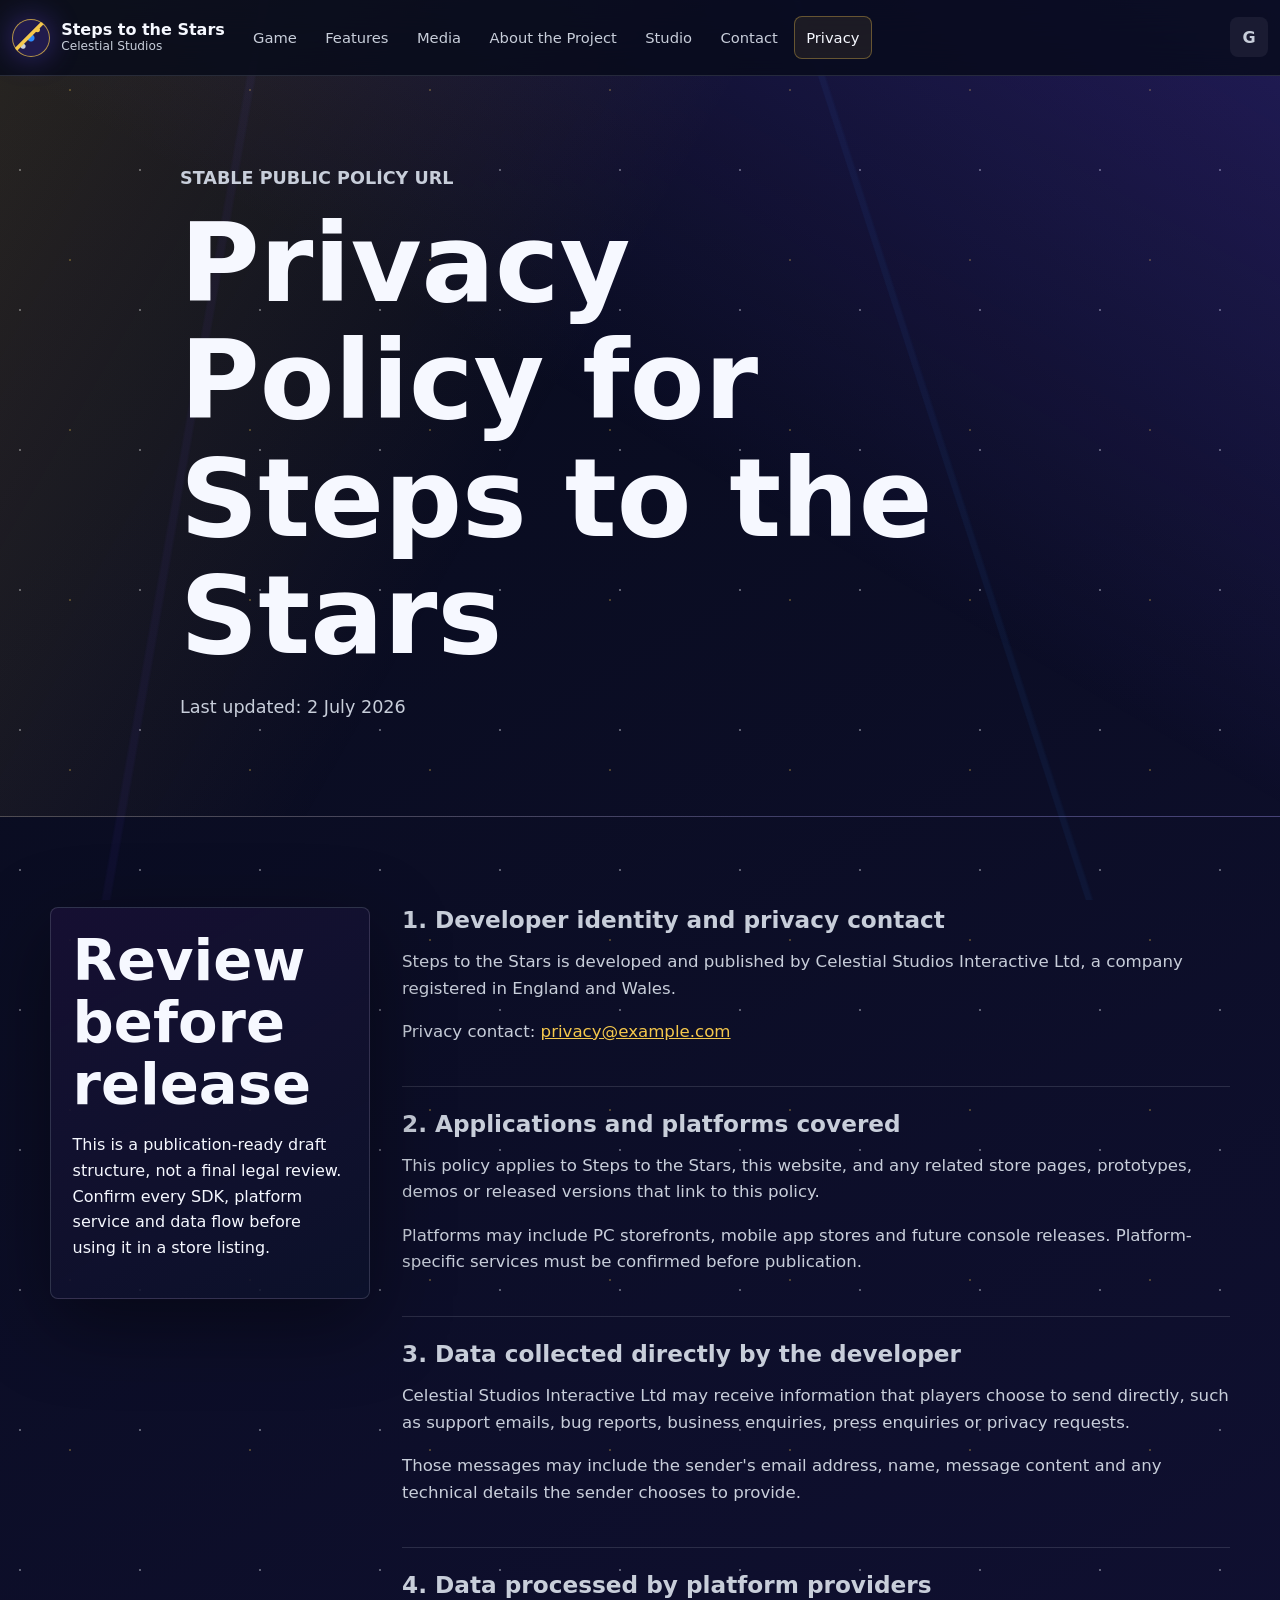
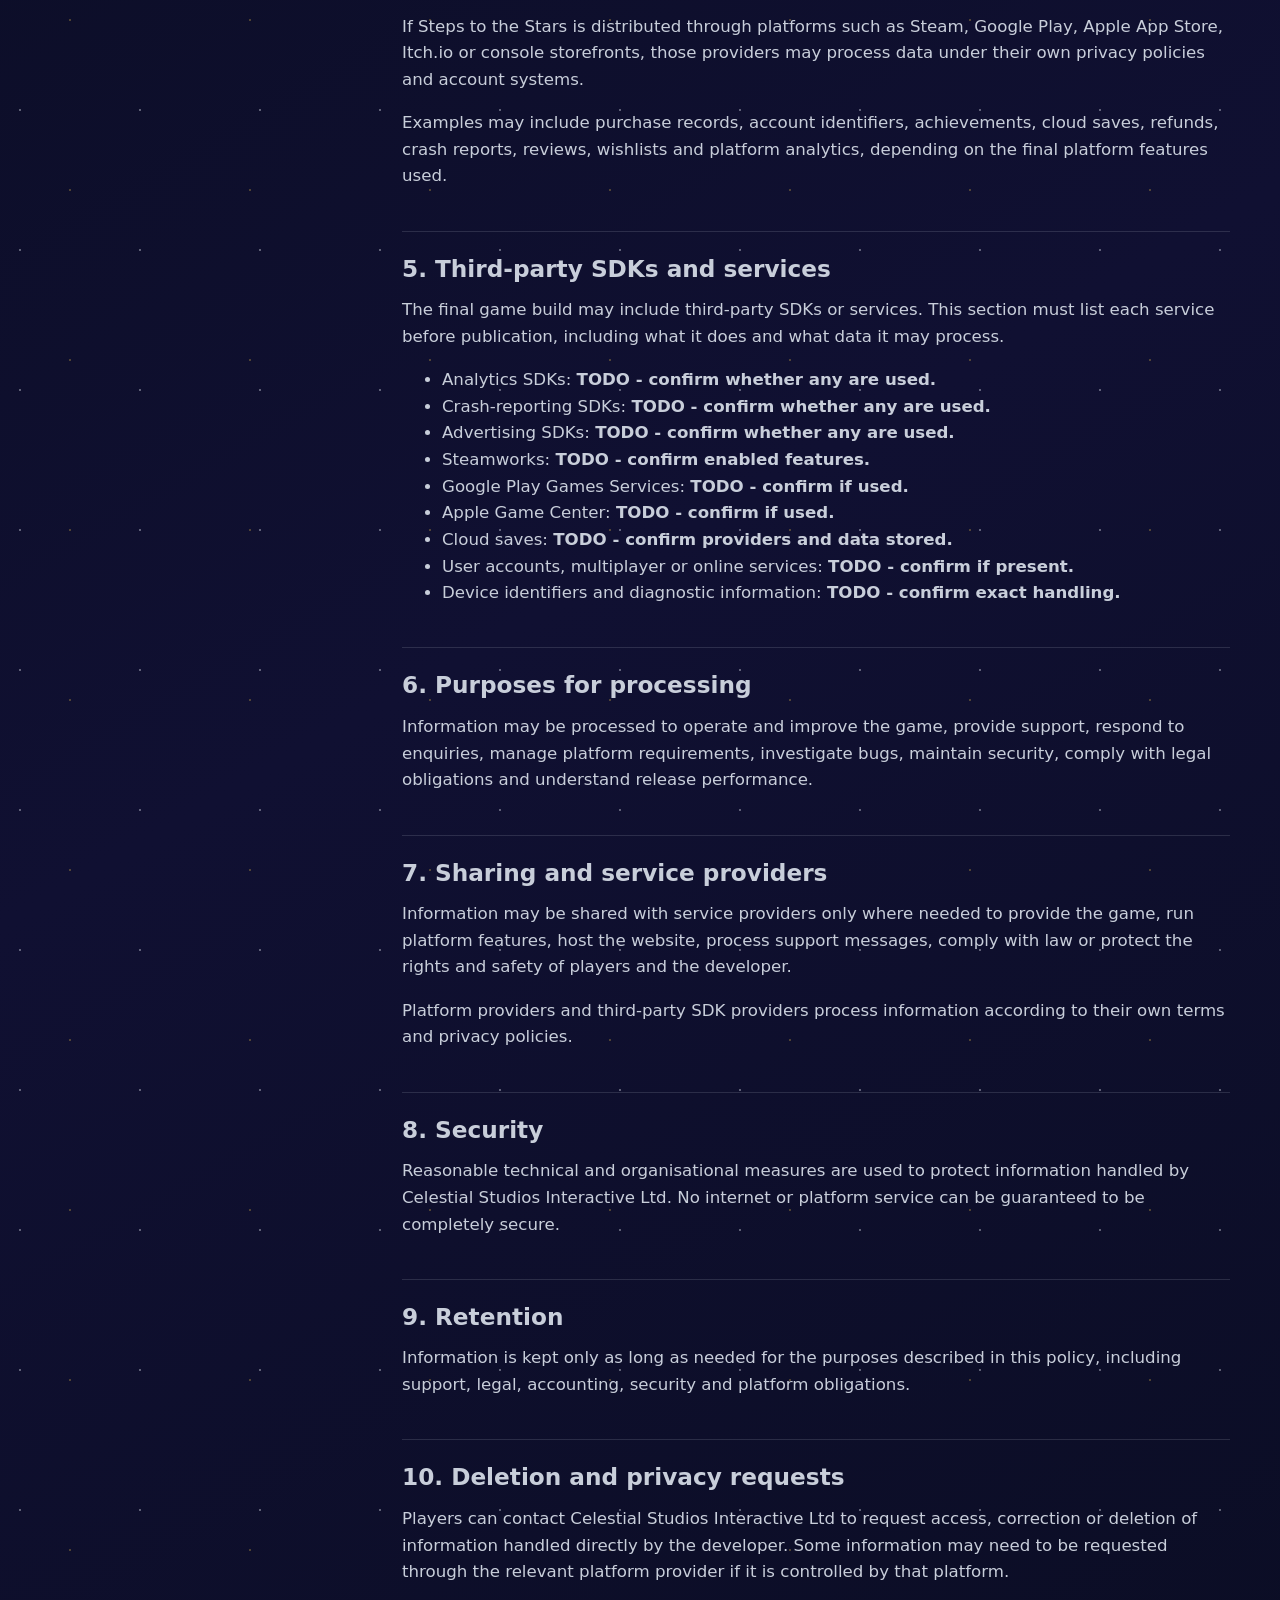
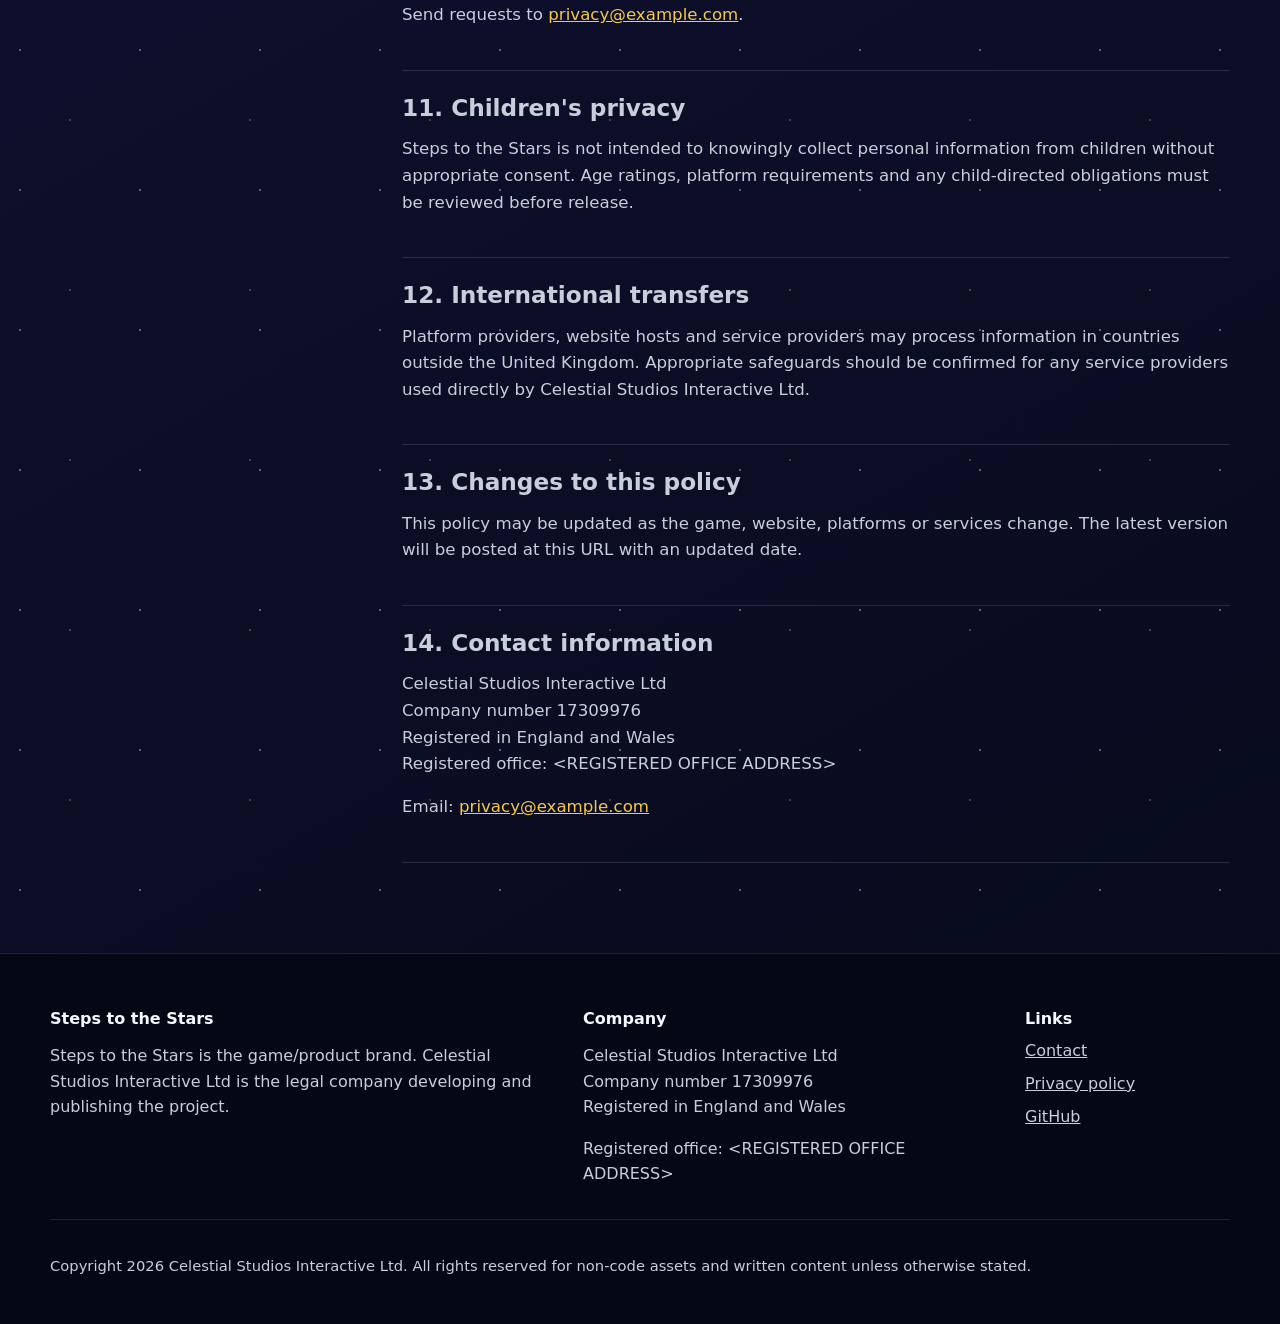
==== privacy/index.html @ 43cec5a1 "Build Steps to the Stars website" ====
<!doctype html>
<html lang="en-GB">
<head>
  <meta charset="utf-8">
  <meta name="viewport" content="width=device-width, initial-scale=1">
  <title>Privacy Policy | Steps to the Stars</title>
  <meta name="description" content="Privacy policy for Steps to the Stars by Celestial Studios Interactive Ltd.">
  <meta name="theme-color" content="#070B1A">
  <link rel="canonical" href="https://steps-to-the-stars.co.uk/privacy/">
  <meta property="og:title" content="Privacy Policy for Steps to the Stars">
  <meta property="og:description" content="Privacy information for Steps to the Stars and its platform releases.">
  <meta property="og:type" content="website">
  <meta property="og:url" content="https://steps-to-the-stars.co.uk/privacy/">
  <meta property="og:image" content="https://steps-to-the-stars.co.uk/media/hero-steps-to-the-stars.png">
  <meta name="twitter:card" content="summary_large_image">
  <link rel="stylesheet" href="../css/site.css">
</head>
<body data-page="privacy" data-site-root="../">
  <a class="skip-link" href="#main">Skip to content</a>
  <div data-component="navbar"></div>

  <main id="main">
    <!-- IMPORTANT: This policy must be reviewed against the final game build, all platform integrations and every third-party SDK before publication in Google Play Console, App Store Connect, Steam or any other platform dashboard. -->
    <section class="page-hero page-hero--privacy" aria-labelledby="privacy-title">
      <div class="section-inner page-hero__inner">
        <p class="eyebrow">Stable public policy URL</p>
        <h1 id="privacy-title">Privacy Policy for Steps to the Stars</h1>
        <p>Last updated: <time datetime="2026-07-02">2 July 2026</time></p>
      </div>
    </section>

    <section class="section">
      <div class="section-inner policy-layout">
        <aside class="policy-note" aria-label="Policy review note">
          <h2>Review before release</h2>
          <p>This is a publication-ready draft structure, not a final legal review. Confirm every SDK, platform service and data flow before using it in a store listing.</p>
        </aside>

        <article class="policy-content">
          <section aria-labelledby="developer-identity">
            <h2 id="developer-identity">1. Developer identity and privacy contact</h2>
            <p>Steps to the Stars is developed and published by Celestial Studios Interactive Ltd, a company registered in England and Wales.</p>
            <p>Privacy contact: <a href="mailto:privacy@example.com">privacy@example.com</a></p>
            <!-- TODO: Replace privacy@example.com with the final monitored privacy email address. -->
          </section>

          <section aria-labelledby="scope">
            <h2 id="scope">2. Applications and platforms covered</h2>
            <p>This policy applies to Steps to the Stars, this website, and any related store pages, prototypes, demos or released versions that link to this policy.</p>
            <p>Platforms may include PC storefronts, mobile app stores and future console releases. Platform-specific services must be confirmed before publication.</p>
            <!-- TODO: Confirm exact platforms, package names, bundle IDs and store URLs. -->
          </section>

          <section aria-labelledby="direct-data">
            <h2 id="direct-data">3. Data collected directly by the developer</h2>
            <p>Celestial Studios Interactive Ltd may receive information that players choose to send directly, such as support emails, bug reports, business enquiries, press enquiries or privacy requests.</p>
            <p>Those messages may include the sender's email address, name, message content and any technical details the sender chooses to provide.</p>
            <!-- TODO: Confirm whether the game itself collects account data, save data, diagnostics, gameplay telemetry or device identifiers directly. -->
          </section>

          <section aria-labelledby="platform-data">
            <h2 id="platform-data">4. Data processed by platform providers</h2>
            <p>If Steps to the Stars is distributed through platforms such as Steam, Google Play, Apple App Store, Itch.io or console storefronts, those providers may process data under their own privacy policies and account systems.</p>
            <p>Examples may include purchase records, account identifiers, achievements, cloud saves, refunds, crash reports, reviews, wishlists and platform analytics, depending on the final platform features used.</p>
            <!-- TODO: Confirm Steamworks, Google Play Games Services, Apple Game Center, console services, cloud saves and achievements before launch. -->
          </section>

          <section aria-labelledby="third-party">
            <h2 id="third-party">5. Third-party SDKs and services</h2>
            <p>The final game build may include third-party SDKs or services. This section must list each service before publication, including what it does and what data it may process.</p>
            <ul>
              <li>Analytics SDKs: <strong>TODO - confirm whether any are used.</strong></li>
              <li>Crash-reporting SDKs: <strong>TODO - confirm whether any are used.</strong></li>
              <li>Advertising SDKs: <strong>TODO - confirm whether any are used.</strong></li>
              <li>Steamworks: <strong>TODO - confirm enabled features.</strong></li>
              <li>Google Play Games Services: <strong>TODO - confirm if used.</strong></li>
              <li>Apple Game Center: <strong>TODO - confirm if used.</strong></li>
              <li>Cloud saves: <strong>TODO - confirm providers and data stored.</strong></li>
              <li>User accounts, multiplayer or online services: <strong>TODO - confirm if present.</strong></li>
              <li>Device identifiers and diagnostic information: <strong>TODO - confirm exact handling.</strong></li>
            </ul>
          </section>

          <section aria-labelledby="purposes">
            <h2 id="purposes">6. Purposes for processing</h2>
            <p>Information may be processed to operate and improve the game, provide support, respond to enquiries, manage platform requirements, investigate bugs, maintain security, comply with legal obligations and understand release performance.</p>
            <!-- TODO: Match this list to final actual data collection and platform services. -->
          </section>

          <section aria-labelledby="sharing">
            <h2 id="sharing">7. Sharing and service providers</h2>
            <p>Information may be shared with service providers only where needed to provide the game, run platform features, host the website, process support messages, comply with law or protect the rights and safety of players and the developer.</p>
            <p>Platform providers and third-party SDK providers process information according to their own terms and privacy policies.</p>
          </section>

          <section aria-labelledby="security">
            <h2 id="security">8. Security</h2>
            <p>Reasonable technical and organisational measures are used to protect information handled by Celestial Studios Interactive Ltd. No internet or platform service can be guaranteed to be completely secure.</p>
          </section>

          <section aria-labelledby="retention">
            <h2 id="retention">9. Retention</h2>
            <p>Information is kept only as long as needed for the purposes described in this policy, including support, legal, accounting, security and platform obligations.</p>
            <!-- TODO: Add concrete retention periods if the final systems require them. -->
          </section>

          <section aria-labelledby="deletion">
            <h2 id="deletion">10. Deletion and privacy requests</h2>
            <p>Players can contact Celestial Studios Interactive Ltd to request access, correction or deletion of information handled directly by the developer. Some information may need to be requested through the relevant platform provider if it is controlled by that platform.</p>
            <p>Send requests to <a href="mailto:privacy@example.com">privacy@example.com</a>.</p>
            <!-- TODO: Replace with final privacy contact and add jurisdiction-specific rights wording if needed. -->
          </section>

          <section aria-labelledby="children">
            <h2 id="children">11. Children's privacy</h2>
            <p>Steps to the Stars is not intended to knowingly collect personal information from children without appropriate consent. Age ratings, platform requirements and any child-directed obligations must be reviewed before release.</p>
            <!-- TODO: Confirm target age rating, store rating questionnaires and whether the game is directed to children. -->
          </section>

          <section aria-labelledby="transfers">
            <h2 id="transfers">12. International transfers</h2>
            <p>Platform providers, website hosts and service providers may process information in countries outside the United Kingdom. Appropriate safeguards should be confirmed for any service providers used directly by Celestial Studios Interactive Ltd.</p>
          </section>

          <section aria-labelledby="changes">
            <h2 id="changes">13. Changes to this policy</h2>
            <p>This policy may be updated as the game, website, platforms or services change. The latest version will be posted at this URL with an updated date.</p>
          </section>

          <section aria-labelledby="contact-policy">
            <h2 id="contact-policy">14. Contact information</h2>
            <p>Celestial Studios Interactive Ltd<br>Company number 17309976<br>Registered in England and Wales<br>Registered office: &lt;REGISTERED OFFICE ADDRESS&gt;</p>
            <p>Email: <a href="mailto:privacy@example.com">privacy@example.com</a></p>
            <!-- TODO: Insert final registered office address and monitored privacy email. -->
          </section>
        </article>
      </div>
    </section>
  </main>

  <div data-component="footer"></div>
  <script src="../js/navbar-loader.js" defer></script>
  <script src="../js/site.js" defer></script>
</body>
</html>
---- css/site.css ----
:root {
  --space: #070B1A;
  --indigo: #171033;
  --purple: #6C4BFF;
  --blue: #2D8CFF;
  --gold: #F5C84C;
  --silver: #C8CEDA;
  --white: #F6F8FF;
  --muted: #AAB4CE;
  --panel: rgba(14, 20, 45, 0.82);
  --panel-strong: rgba(21, 16, 51, 0.94);
  --line: rgba(200, 206, 218, 0.22);
  --shadow: 0 24px 80px rgba(0, 0, 0, 0.42);
  --max-width: 1180px;
  --nav-height: 76px;
}

* {
  box-sizing: border-box;
}

html {
  scroll-behavior: smooth;
  scroll-padding-top: calc(var(--nav-height) + 24px);
}

body {
  margin: 0;
  min-width: 320px;
  background:
    radial-gradient(circle at 20px 30px, rgba(246, 248, 255, 0.35) 0 1px, transparent 1.4px) 0 0 / 120px 140px,
    radial-gradient(circle at 70px 90px, rgba(245, 200, 76, 0.28) 0 1px, transparent 1.5px) 0 0 / 180px 170px,
    linear-gradient(150deg, #070B1A 0%, #101032 48%, #070B1A 100%);
  color: var(--white);
  font-family: system-ui, -apple-system, BlinkMacSystemFont, "Segoe UI", sans-serif;
  line-height: 1.6;
  overflow-x: hidden;
}

body::before {
  content: "";
  position: fixed;
  inset: 0;
  pointer-events: none;
  background:
    linear-gradient(100deg, transparent 0 18%, rgba(108, 75, 255, 0.08) 18.2% 18.6%, transparent 18.8% 100%),
    linear-gradient(72deg, transparent 0 69%, rgba(45, 140, 255, 0.09) 69.1% 69.4%, transparent 69.6% 100%);
  opacity: 0.75;
  z-index: -2;
}

img {
  max-width: 100%;
  display: block;
}

a {
  color: inherit;
}

a:hover {
  color: var(--gold);
}

:focus-visible {
  outline: 3px solid var(--gold);
  outline-offset: 4px;
}

.visually-hidden {
  position: absolute;
  width: 1px;
  height: 1px;
  padding: 0;
  margin: -1px;
  overflow: hidden;
  clip: rect(0, 0, 0, 0);
  white-space: nowrap;
  border: 0;
}

.skip-link {
  position: fixed;
  top: 12px;
  left: 12px;
  z-index: 1000;
  padding: 0.75rem 1rem;
  background: var(--gold);
  color: #161007;
  border-radius: 6px;
  font-weight: 800;
  transform: translateY(-140%);
}

.skip-link:focus {
  transform: translateY(0);
}

.section-inner {
  width: min(100% - 32px, var(--max-width));
  margin: 0 auto;
}

.site-header {
  position: fixed;
  inset: 0 0 auto;
  z-index: 900;
  height: var(--nav-height);
  border-bottom: 1px solid rgba(200, 206, 218, 0.15);
  background: rgba(7, 11, 26, 0.8);
  backdrop-filter: blur(18px);
}

.nav-shell {
  width: min(100% - 24px, 1280px);
  height: 100%;
  margin: 0 auto;
  display: flex;
  align-items: center;
  gap: 1rem;
}

.brand {
  display: inline-flex;
  align-items: center;
  gap: 0.7rem;
  min-width: max-content;
  color: var(--white);
  text-decoration: none;
}

.brand:hover {
  color: var(--white);
}

.brand strong,
.footer-brand {
  display: block;
  font-size: 1rem;
  line-height: 1.1;
}

.brand small {
  display: block;
  color: var(--silver);
  font-size: 0.76rem;
  line-height: 1.2;
}

.brand-mark {
  width: 38px;
  height: 38px;
  border: 1px solid rgba(245, 200, 76, 0.7);
  border-radius: 50%;
  background:
    linear-gradient(135deg, transparent 41%, var(--gold) 42% 48%, transparent 49%),
    radial-gradient(circle at 50% 50%, var(--blue) 0 3px, transparent 4px),
    radial-gradient(circle at 68% 27%, var(--gold) 0 2px, transparent 3px),
    radial-gradient(circle at 28% 73%, var(--silver) 0 2px, transparent 3px),
    rgba(108, 75, 255, 0.22);
  box-shadow: 0 0 30px rgba(108, 75, 255, 0.42);
}

.nav-panel {
  flex: 1;
  display: flex;
  align-items: center;
  justify-content: space-between;
  gap: 1rem;
}

.nav-links,
.footer-links {
  list-style: none;
  padding: 0;
  margin: 0;
}

.nav-links {
  display: flex;
  align-items: center;
  gap: 0.25rem;
}

.nav-links a,
.social-link {
  display: inline-flex;
  align-items: center;
  justify-content: center;
  min-height: 40px;
  color: var(--silver);
  text-decoration: none;
  border: 1px solid transparent;
  border-radius: 8px;
}

.nav-links a {
  padding: 0.55rem 0.7rem;
  font-size: 0.92rem;
}

.nav-links a:hover,
.nav-links a[aria-current="page"] {
  color: var(--white);
  border-color: rgba(245, 200, 76, 0.34);
  background: rgba(245, 200, 76, 0.08);
}

.social-links {
  display: flex;
  align-items: center;
  gap: 0.45rem;
}

.social-link {
  width: 38px;
  font-weight: 800;
  background: rgba(200, 206, 218, 0.08);
}

.social-link:hover {
  color: #161007;
  background: var(--gold);
}

.nav-toggle {
  display: none;
  margin-left: auto;
  width: 44px;
  height: 44px;
  border: 1px solid rgba(200, 206, 218, 0.22);
  border-radius: 8px;
  background: rgba(200, 206, 218, 0.08);
  color: var(--white);
}

.nav-toggle__bar {
  display: block;
  width: 20px;
  height: 2px;
  margin: 4px auto;
  background: currentColor;
}

.hero {
  position: relative;
  min-height: 86svh;
  display: grid;
  align-items: center;
  padding: calc(var(--nav-height) + 48px) 0 70px;
  overflow: hidden;
  border-bottom: 1px solid var(--line);
}

.hero__image,
.hero__shade {
  position: absolute;
  inset: 0;
  width: 100%;
  height: 100%;
}

.hero__image {
  object-fit: cover;
  object-position: center;
  z-index: -3;
}

.hero__shade {
  z-index: -1;
  background:
    linear-gradient(90deg, rgba(7, 11, 26, 0.95) 0%, rgba(7, 11, 26, 0.68) 44%, rgba(7, 11, 26, 0.16) 100%),
    linear-gradient(0deg, rgba(7, 11, 26, 0.76), transparent 46%);
}

.hero__content {
  width: min(100% - 32px, var(--max-width));
  margin: 0 auto;
}

.eyebrow,
.section-kicker,
.update-date {
  margin: 0 0 0.8rem;
  color: var(--gold);
  font-weight: 800;
  text-transform: uppercase;
  font-size: 0.8rem;
}

h1,
h2,
h3,
p {
  overflow-wrap: anywhere;
}

h1,
h2,
h3 {
  margin: 0;
  line-height: 1.08;
}

h1 {
  max-width: 760px;
  font-size: clamp(3rem, 9vw, 6.8rem);
}

h2 {
  font-size: clamp(2rem, 4.6vw, 3.6rem);
}

h3 {
  font-size: 1.22rem;
}

.hero__tagline {
  max-width: 660px;
  margin: 1.4rem 0 0;
  color: var(--silver);
  font-size: 1.18rem;
}

.action-row {
  display: flex;
  flex-wrap: wrap;
  gap: 0.85rem;
  margin-top: 1.8rem;
}

.button {
  display: inline-flex;
  align-items: center;
  justify-content: center;
  min-height: 48px;
  padding: 0.82rem 1.1rem;
  border: 1px solid transparent;
  border-radius: 8px;
  text-decoration: none;
  font-weight: 850;
  box-shadow: 0 14px 36px rgba(0, 0, 0, 0.24);
}

.button--primary {
  color: #151006;
  background: linear-gradient(135deg, var(--gold), #ffe889);
}

.button--secondary {
  color: var(--white);
  border-color: rgba(200, 206, 218, 0.3);
  background: linear-gradient(135deg, rgba(108, 75, 255, 0.88), rgba(45, 140, 255, 0.72));
}

.button:hover {
  transform: translateY(-2px);
}

.status-pill {
  display: inline-flex;
  margin: 1.1rem 0 0;
  padding: 0.45rem 0.7rem;
  border: 1px solid rgba(200, 206, 218, 0.28);
  border-radius: 999px;
  color: var(--silver);
  background: rgba(7, 11, 26, 0.64);
}

.section {
  padding: 90px 0;
  border-bottom: 1px solid rgba(200, 206, 218, 0.11);
}

.section--intro {
  background: linear-gradient(90deg, rgba(108, 75, 255, 0.1), rgba(45, 140, 255, 0.08));
}

.intro-grid,
.split-layout,
.contact-grid,
.final-cta__inner {
  display: grid;
  grid-template-columns: minmax(0, 0.9fr) minmax(280px, 1.1fr);
  gap: clamp(2rem, 6vw, 5rem);
  align-items: start;
}

.intro-copy,
.prose,
.policy-content {
  color: var(--silver);
  font-size: 1.04rem;
}

.section-heading {
  max-width: 760px;
  margin-bottom: 2.2rem;
}

.section-heading p:not(.section-kicker) {
  color: var(--silver);
}

.feature-grid,
.value-grid,
.update-grid,
.team-list {
  display: grid;
  grid-template-columns: repeat(3, minmax(0, 1fr));
  gap: 1rem;
}

.feature-card,
.value-card,
.update-card,
.team-card,
.contact-panel,
.policy-note {
  position: relative;
  border: 1px solid rgba(200, 206, 218, 0.18);
  border-radius: 8px;
  background: linear-gradient(150deg, rgba(23, 16, 51, 0.94), rgba(12, 18, 43, 0.88));
  box-shadow: var(--shadow);
}

.feature-card,
.value-card,
.update-card,
.team-card {
  min-height: 220px;
  padding: 1.35rem;
  transform: translateY(16px);
  opacity: 0;
  transition: transform 420ms ease, opacity 420ms ease, border-color 220ms ease;
}

.feature-card.is-visible,
.value-card.is-visible,
.update-card.is-visible,
.team-card.is-visible,
.timeline li.is-visible,
.gallery-item.is-visible {
  transform: translateY(0);
  opacity: 1;
}

.feature-card--wide {
  grid-column: span 2;
}

.feature-card--accent {
  border-color: rgba(245, 200, 76, 0.45);
  background: linear-gradient(150deg, rgba(60, 42, 18, 0.72), rgba(20, 22, 46, 0.94));
}

.card-index {
  display: inline-flex;
  margin-bottom: 1.5rem;
  color: var(--gold);
  font-weight: 900;
}

.feature-card p,
.value-card p,
.update-card p,
.team-card p {
  color: var(--silver);
}

.media-grid {
  display: grid;
  grid-template-columns: minmax(280px, 0.9fr) minmax(0, 1.1fr);
  gap: 1.2rem;
}

.trailer-frame {
  min-height: 320px;
  display: grid;
  place-items: center;
  padding: 2rem;
  border: 1px dashed rgba(245, 200, 76, 0.48);
  border-radius: 8px;
  background:
    linear-gradient(135deg, rgba(108, 75, 255, 0.22), rgba(45, 140, 255, 0.14)),
    rgba(7, 11, 26, 0.72);
  color: var(--silver);
}

.play-mark {
  width: 72px;
  height: 72px;
  border-radius: 50%;
  border: 1px solid rgba(245, 200, 76, 0.6);
  background:
    linear-gradient(90deg, transparent 33%, var(--gold) 34% 62%, transparent 63%),
    rgba(7, 11, 26, 0.8);
  box-shadow: 0 0 34px rgba(245, 200, 76, 0.24);
}

.gallery {
  grid-column: 1 / -1;
  display: grid;
  grid-template-columns: repeat(3, minmax(0, 1fr));
  gap: 1rem;
}

.gallery-item {
  position: relative;
  min-height: 260px;
  padding: 0;
  overflow: hidden;
  border: 1px solid rgba(200, 206, 218, 0.18);
  border-radius: 8px;
  background: var(--panel);
  color: var(--white);
  cursor: pointer;
  transform: translateY(16px);
  opacity: 0;
  transition: transform 420ms ease, opacity 420ms ease, border-color 220ms ease;
}

.gallery-item img {
  width: 100%;
  height: 100%;
  min-height: 260px;
  object-fit: cover;
}

.gallery-item--shift img {
  object-position: 62% center;
}

.gallery-item--silver img {
  object-position: 76% center;
  filter: saturate(0.78) contrast(1.08);
}

.gallery-item span {
  position: absolute;
  left: 0.8rem;
  right: 0.8rem;
  bottom: 0.8rem;
  padding: 0.55rem 0.7rem;
  border: 1px solid rgba(200, 206, 218, 0.22);
  border-radius: 6px;
  background: rgba(7, 11, 26, 0.82);
  text-align: left;
  font-weight: 800;
}

.gallery-item:hover {
  border-color: rgba(245, 200, 76, 0.54);
}

.timeline {
  position: relative;
  display: grid;
  grid-template-columns: repeat(3, minmax(0, 1fr));
  gap: 1rem;
  list-style: none;
  margin: 0;
  padding: 0;
}

.timeline::before {
  content: "";
  position: absolute;
  inset: 36px 8% auto;
  height: 1px;
  background: linear-gradient(90deg, transparent, rgba(45, 140, 255, 0.78), rgba(245, 200, 76, 0.7), transparent);
}

.timeline li {
  position: relative;
  min-height: 210px;
  padding: 1.25rem;
  border: 1px solid rgba(200, 206, 218, 0.18);
  border-radius: 8px;
  background: rgba(7, 11, 26, 0.72);
  opacity: 0;
  transform: translateY(16px);
  transition: transform 420ms ease, opacity 420ms ease;
}

.timeline-node {
  display: block;
  width: 18px;
  height: 18px;
  margin-bottom: 1rem;
  border-radius: 50%;
  background: var(--gold);
  box-shadow: 0 0 28px rgba(245, 200, 76, 0.62);
}

.timeline p {
  color: var(--silver);
}

.contact-panel,
.policy-note {
  padding: 1.35rem;
}

.contact-email {
  display: inline-flex;
  margin-bottom: 0.8rem;
  color: var(--gold);
  font-size: 1.35rem;
  font-weight: 900;
  overflow-wrap: anywhere;
}

.link-list {
  display: flex;
  flex-wrap: wrap;
  gap: 0.7rem;
  margin-top: 1.2rem;
}

.link-list a {
  padding: 0.55rem 0.75rem;
  border: 1px solid rgba(200, 206, 218, 0.24);
  border-radius: 8px;
  text-decoration: none;
  color: var(--silver);
}

.page-hero {
  padding: calc(var(--nav-height) + 88px) 0 78px;
  border-bottom: 1px solid var(--line);
  background:
    linear-gradient(120deg, rgba(108, 75, 255, 0.22), transparent 46%),
    linear-gradient(210deg, rgba(45, 140, 255, 0.18), transparent 48%);
}

.page-hero__inner {
  max-width: 920px;
}

.page-hero p {
  max-width: 760px;
  color: var(--silver);
  font-size: 1.1rem;
}

.page-hero--privacy {
  background:
    linear-gradient(120deg, rgba(245, 200, 76, 0.14), transparent 45%),
    linear-gradient(210deg, rgba(108, 75, 255, 0.24), transparent 52%);
}

.policy-layout {
  display: grid;
  grid-template-columns: minmax(240px, 320px) minmax(0, 1fr);
  gap: 2rem;
}

.policy-note {
  position: sticky;
  top: calc(var(--nav-height) + 24px);
  align-self: start;
}

.policy-content {
  display: grid;
  gap: 1.5rem;
}

.policy-content section {
  padding-bottom: 1.5rem;
  border-bottom: 1px solid rgba(200, 206, 218, 0.16);
}

.policy-content h2 {
  margin-bottom: 0.75rem;
  font-size: 1.45rem;
}

.policy-content a {
  color: var(--gold);
}

.final-cta {
  background: linear-gradient(90deg, rgba(108, 75, 255, 0.16), rgba(245, 200, 76, 0.08));
}

.site-footer {
  padding: 56px 0 32px;
  background: #050814;
  color: var(--silver);
}

.footer-grid {
  display: grid;
  grid-template-columns: minmax(0, 1.1fr) minmax(240px, 0.9fr) minmax(180px, 0.45fr);
  gap: 2rem;
}

.footer-brand {
  color: var(--white);
  font-weight: 900;
  text-decoration: none;
}

.site-footer h2 {
  margin-bottom: 0.7rem;
  color: var(--white);
  font-size: 1rem;
}

.site-footer address {
  font-style: normal;
}

.footer-links {
  display: grid;
  gap: 0.45rem;
}

.footer-bottom {
  margin-top: 2rem;
  padding-top: 1.2rem;
  border-top: 1px solid rgba(200, 206, 218, 0.12);
  font-size: 0.92rem;
}

.lightbox {
  width: min(100% - 32px, 980px);
  padding: 0;
  border: 1px solid rgba(245, 200, 76, 0.42);
  border-radius: 8px;
  background: #070B1A;
  color: var(--white);
  box-shadow: var(--shadow);
}

.lightbox::backdrop {
  background: rgba(0, 0, 0, 0.76);
}

.lightbox img {
  width: 100%;
  max-height: 76vh;
  object-fit: contain;
  background: #000;
}

.lightbox p {
  margin: 0;
  padding: 1rem;
  color: var(--silver);
}

.lightbox__close {
  position: absolute;
  top: 0.75rem;
  right: 0.75rem;
  z-index: 2;
  padding: 0.55rem 0.7rem;
  border: 1px solid rgba(200, 206, 218, 0.28);
  border-radius: 8px;
  background: rgba(7, 11, 26, 0.84);
  color: var(--white);
  cursor: pointer;
}

@media (max-width: 980px) {
  .nav-toggle {
    display: inline-block;
  }

  .nav-panel {
    position: fixed;
    top: var(--nav-height);
    left: 12px;
    right: 12px;
    display: grid;
    gap: 1rem;
    padding: 1rem;
    border: 1px solid rgba(200, 206, 218, 0.2);
    border-radius: 8px;
    background: rgba(7, 11, 26, 0.96);
    box-shadow: var(--shadow);
    transform: translateY(-14px);
    opacity: 0;
    pointer-events: none;
    transition: transform 200ms ease, opacity 200ms ease;
  }

  .site-header.is-open .nav-panel {
    transform: translateY(0);
    opacity: 1;
    pointer-events: auto;
  }

  .nav-links {
    display: grid;
    gap: 0.25rem;
  }

  .nav-links a {
    justify-content: flex-start;
  }

  .intro-grid,
  .split-layout,
  .contact-grid,
  .final-cta__inner,
  .media-grid,
  .policy-layout {
    grid-template-columns: 1fr;
  }

  .feature-grid,
  .value-grid,
  .update-grid,
  .team-list,
  .gallery,
  .timeline,
  .footer-grid {
    grid-template-columns: 1fr 1fr;
  }

  .policy-note {
    position: static;
  }
}

@media (max-width: 680px) {
  :root {
    --nav-height: 70px;
  }

  .section-inner {
    width: min(100% - 24px, var(--max-width));
  }

  .brand small {
    display: none;
  }

  .brand strong {
    max-width: 190px;
  }

  .hero {
    min-height: 82svh;
    padding-bottom: 48px;
  }

  .hero__shade {
    background:
      linear-gradient(90deg, rgba(7, 11, 26, 0.94), rgba(7, 11, 26, 0.72)),
      linear-gradient(0deg, rgba(7, 11, 26, 0.72), transparent 50%);
  }

  h1 {
    font-size: 3rem;
  }

  h2 {
    font-size: 2rem;
  }

  .section {
    padding: 64px 0;
  }

  .action-row,
  .button {
    width: 100%;
  }

  .feature-grid,
  .value-grid,
  .update-grid,
  .team-list,
  .gallery,
  .timeline,
  .footer-grid {
    grid-template-columns: 1fr;
  }

  .feature-card--wide {
    grid-column: auto;
  }

  .timeline::before {
    inset: 0 auto 0 28px;
    width: 1px;
    height: auto;
  }

  .contact-email {
    font-size: 1.08rem;
  }
}

@media (prefers-reduced-motion: reduce) {
  *,
  *::before,
  *::after {
    scroll-behavior: auto !important;
    transition-duration: 0.001ms !important;
    animation-duration: 0.001ms !important;
    animation-iteration-count: 1 !important;
  }
}
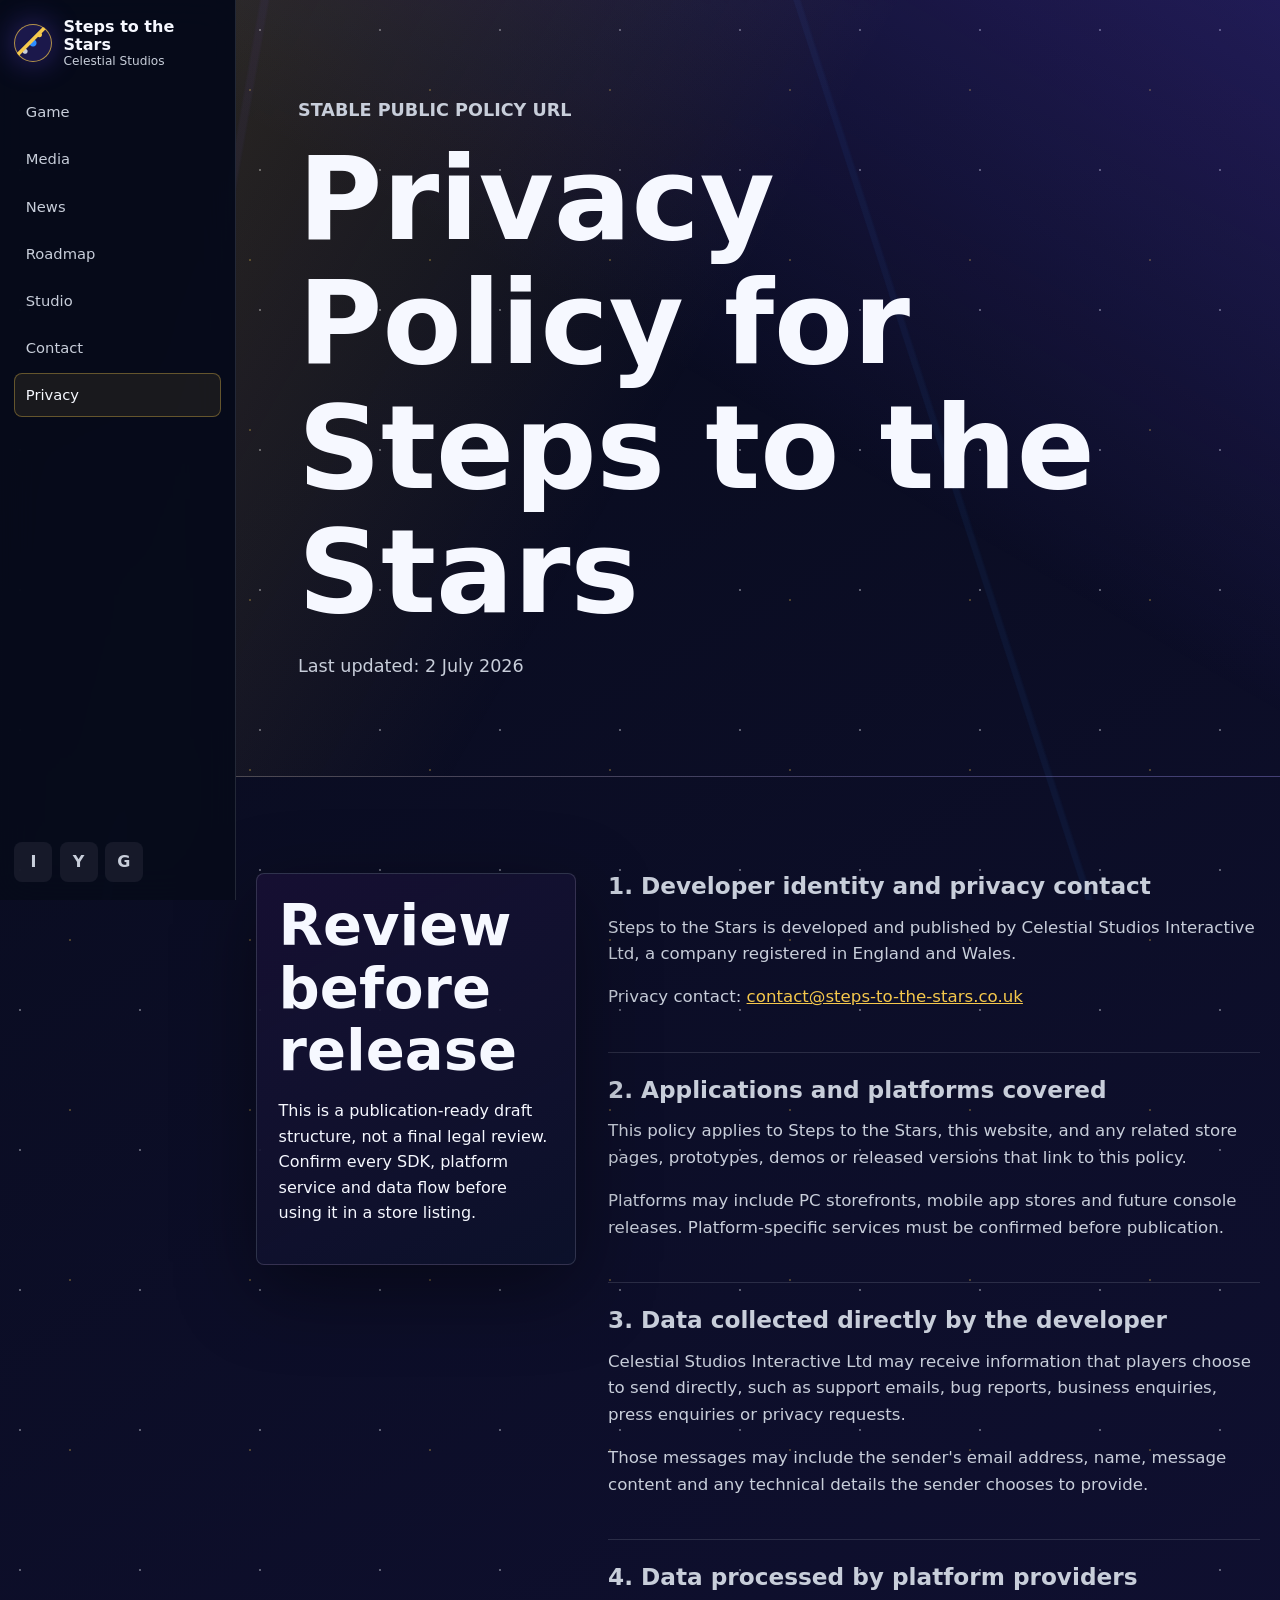
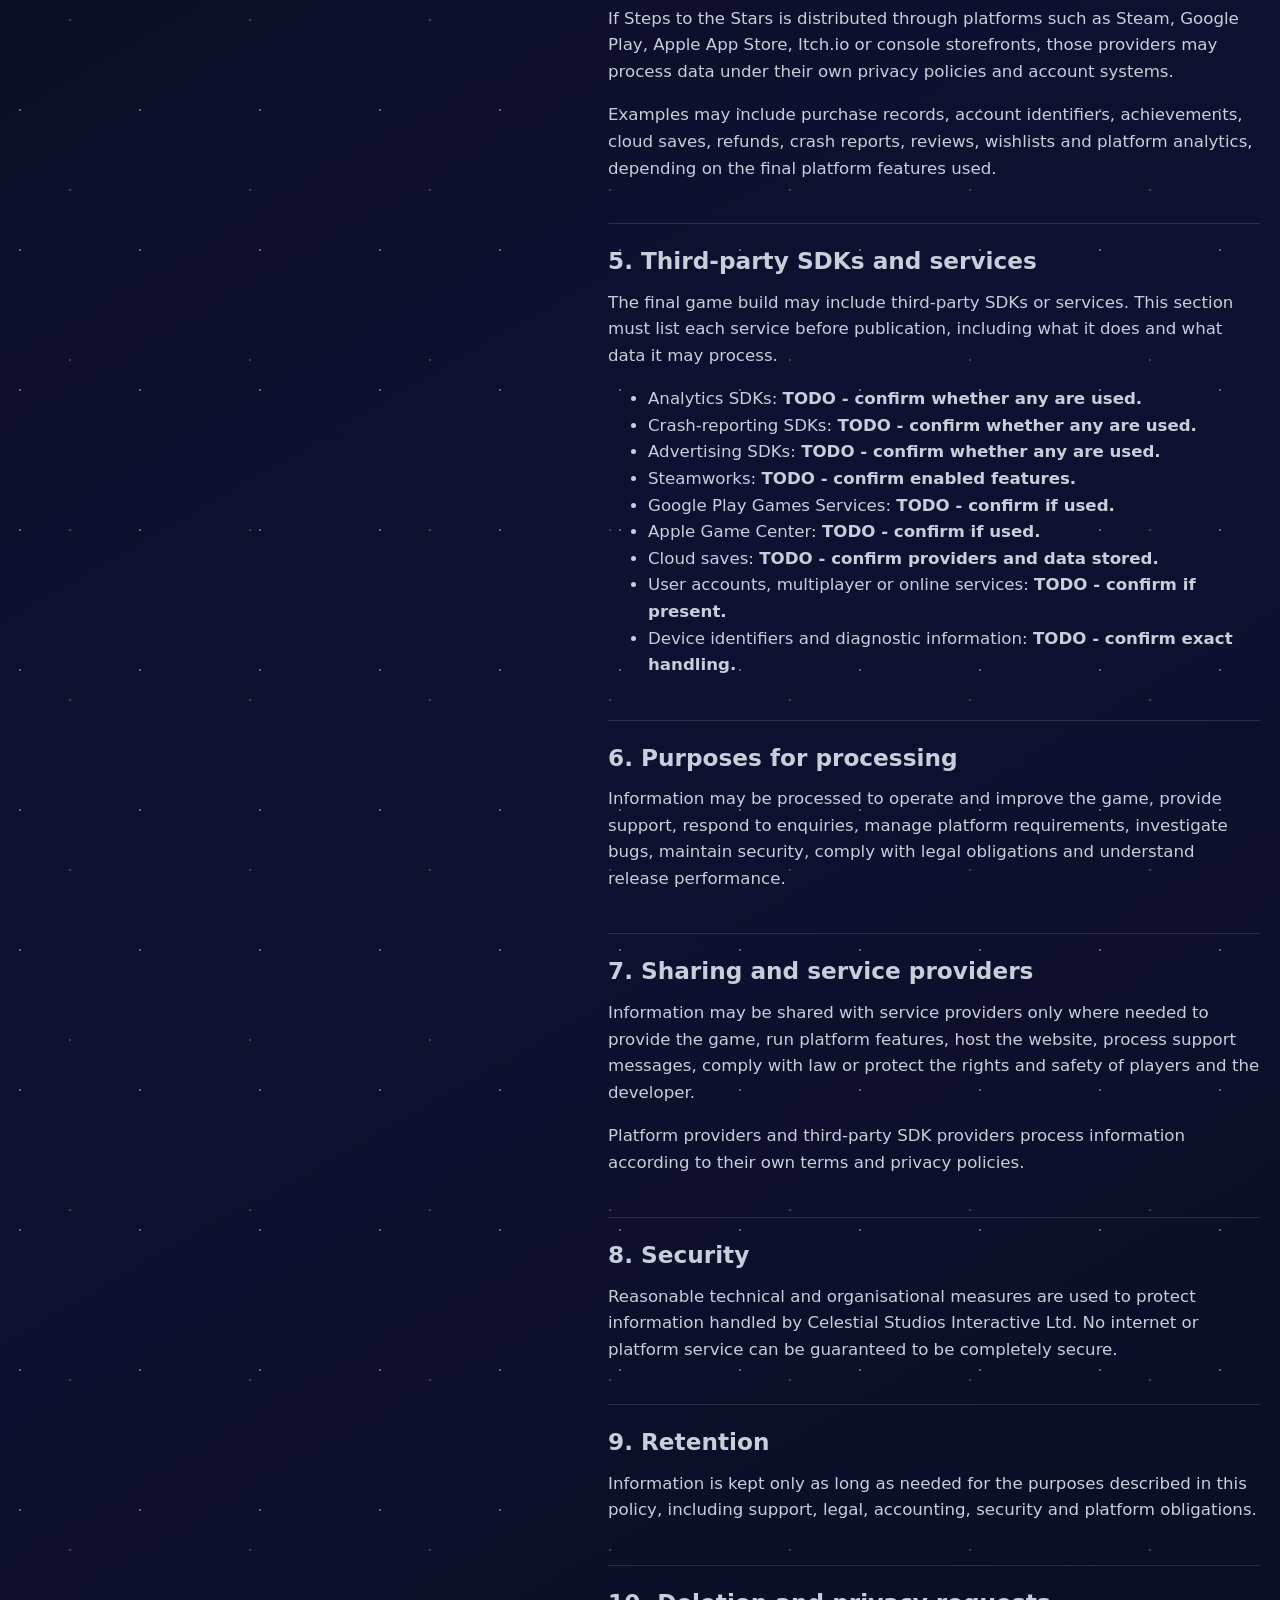
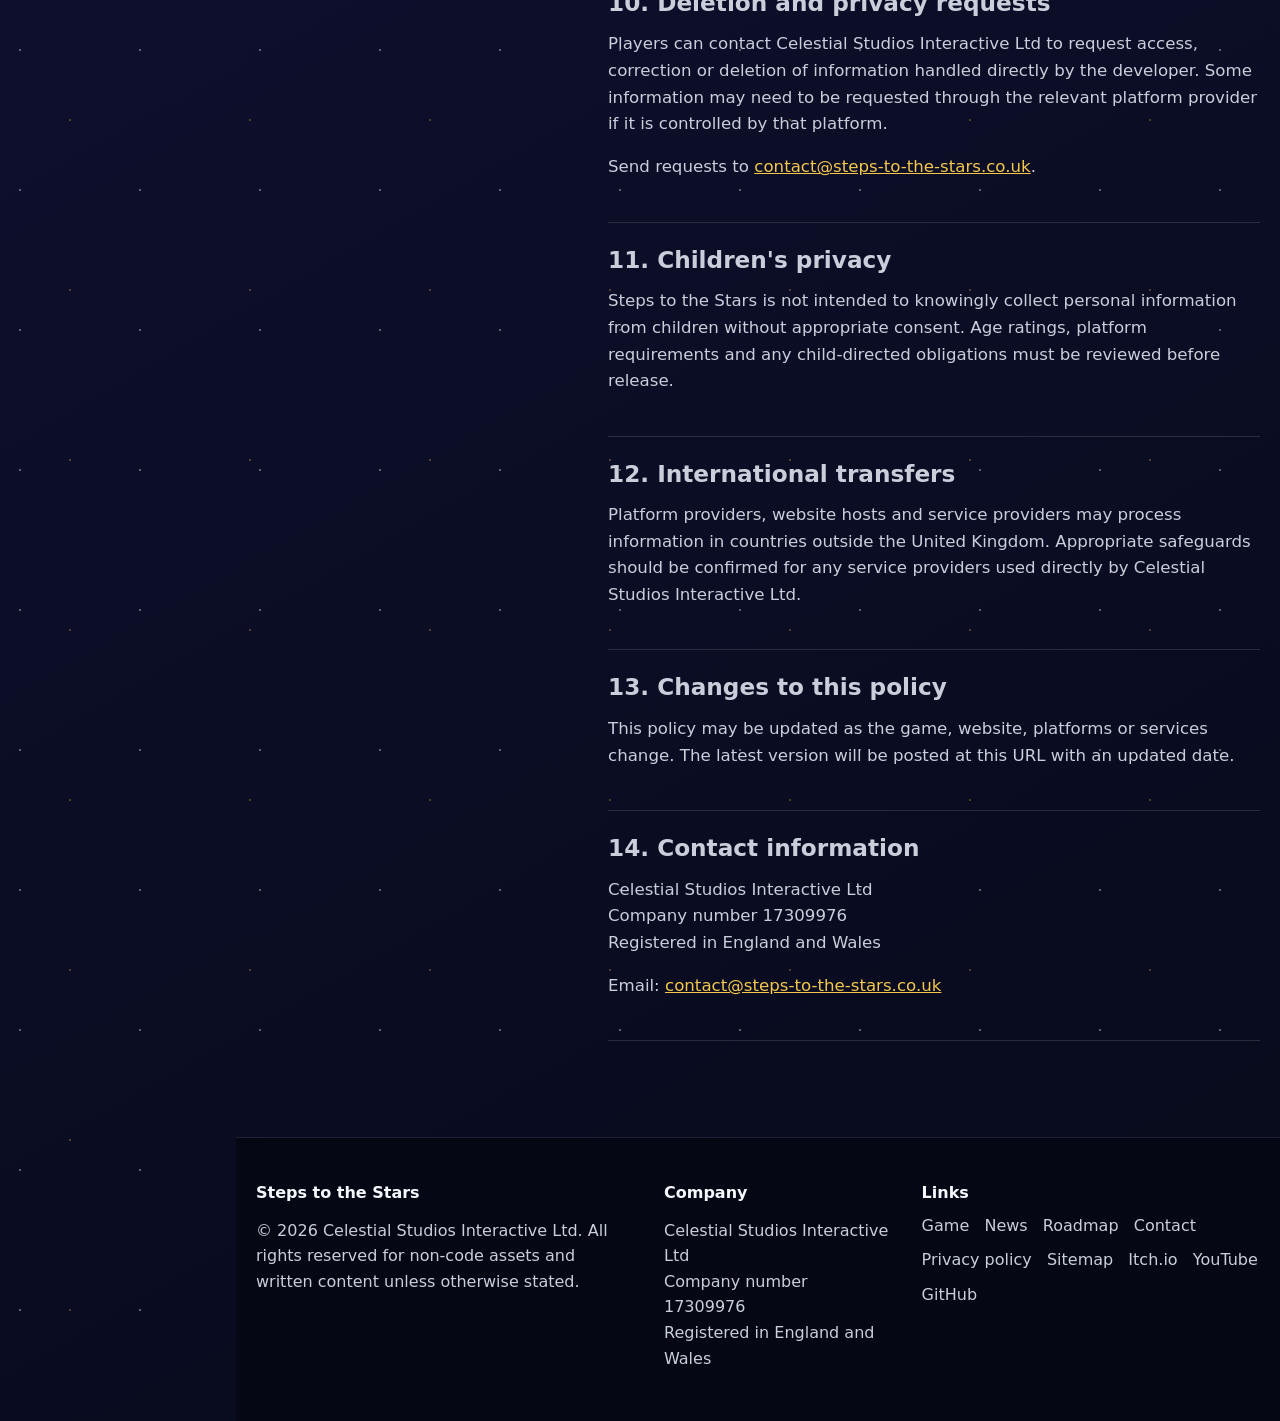
==== commit 0aa40291: "Redesign site sections and navigation" ====
--- a/privacy/index.html
+++ b/privacy/index.html
@@ -13,6 +13,8 @@
   <meta property="og:url" content="https://steps-to-the-stars.co.uk/privacy/">
   <meta property="og:image" content="https://steps-to-the-stars.co.uk/media/hero-steps-to-the-stars.png">
   <meta name="twitter:card" content="summary_large_image">
+  <link rel="icon" href="../favicon.ico" sizes="any">
+  <link rel="apple-touch-icon" href="../favicon.png">
   <link rel="stylesheet" href="../css/site.css">
 </head>
 <body data-page="privacy" data-site-root="../">
@@ -40,8 +42,7 @@
           <section aria-labelledby="developer-identity">
             <h2 id="developer-identity">1. Developer identity and privacy contact</h2>
             <p>Steps to the Stars is developed and published by Celestial Studios Interactive Ltd, a company registered in England and Wales.</p>
-            <p>Privacy contact: <a href="mailto:privacy@example.com">privacy@example.com</a></p>
-            <!-- TODO: Replace privacy@example.com with the final monitored privacy email address. -->
+            <p>Privacy contact: <a href="mailto:contact@steps-to-the-stars.co.uk">contact@steps-to-the-stars.co.uk</a></p>
           </section>
 
           <section aria-labelledby="scope">
@@ -107,8 +108,8 @@
           <section aria-labelledby="deletion">
             <h2 id="deletion">10. Deletion and privacy requests</h2>
             <p>Players can contact Celestial Studios Interactive Ltd to request access, correction or deletion of information handled directly by the developer. Some information may need to be requested through the relevant platform provider if it is controlled by that platform.</p>
-            <p>Send requests to <a href="mailto:privacy@example.com">privacy@example.com</a>.</p>
-            <!-- TODO: Replace with final privacy contact and add jurisdiction-specific rights wording if needed. -->
+            <p>Send requests to <a href="mailto:contact@steps-to-the-stars.co.uk">contact@steps-to-the-stars.co.uk</a>.</p>
+            <!-- TODO: Add jurisdiction-specific rights wording if needed. -->
           </section>
 
           <section aria-labelledby="children">
@@ -129,9 +130,8 @@
 
           <section aria-labelledby="contact-policy">
             <h2 id="contact-policy">14. Contact information</h2>
-            <p>Celestial Studios Interactive Ltd<br>Company number 17309976<br>Registered in England and Wales<br>Registered office: &lt;REGISTERED OFFICE ADDRESS&gt;</p>
-            <p>Email: <a href="mailto:privacy@example.com">privacy@example.com</a></p>
-            <!-- TODO: Insert final registered office address and monitored privacy email. -->
+            <p>Celestial Studios Interactive Ltd<br>Company number 17309976<br>Registered in England and Wales</p>
+            <p>Email: <a href="mailto:contact@steps-to-the-stars.co.uk">contact@steps-to-the-stars.co.uk</a></p>
           </section>
         </article>
       </div>
--- a/css/site.css
+++ b/css/site.css
@@ -7,12 +7,13 @@
   --silver: #C8CEDA;
   --white: #F6F8FF;
   --muted: #AAB4CE;
-  --panel: rgba(14, 20, 45, 0.82);
-  --panel-strong: rgba(21, 16, 51, 0.94);
-  --line: rgba(200, 206, 218, 0.22);
+  --panel: rgba(13, 18, 42, 0.88);
+  --panel-strong: rgba(21, 16, 51, 0.96);
+  --line: rgba(200, 206, 218, 0.2);
   --shadow: 0 24px 80px rgba(0, 0, 0, 0.42);
   --max-width: 1180px;
-  --nav-height: 76px;
+  --nav-width: 236px;
+  --nav-height: 72px;
 }
 
 * {
@@ -21,7 +22,7 @@
 
 html {
   scroll-behavior: smooth;
-  scroll-padding-top: calc(var(--nav-height) + 24px);
+  scroll-padding-top: 32px;
 }
 
 body {
@@ -49,7 +50,8 @@
   z-index: -2;
 }
 
-img {
+img,
+video {
   max-width: 100%;
   display: block;
 }
@@ -96,35 +98,38 @@
   transform: translateY(0);
 }
 
+main,
+.site-footer {
+  margin-left: var(--nav-width);
+}
+
 .section-inner {
-  width: min(100% - 32px, var(--max-width));
+  width: min(100% - 40px, var(--max-width));
   margin: 0 auto;
 }
 
 .site-header {
   position: fixed;
-  inset: 0 0 auto;
+  inset: 0 auto 0 0;
   z-index: 900;
-  height: var(--nav-height);
-  border-bottom: 1px solid rgba(200, 206, 218, 0.15);
-  background: rgba(7, 11, 26, 0.8);
+  width: var(--nav-width);
+  border-right: 1px solid rgba(200, 206, 218, 0.15);
+  background: rgba(7, 11, 26, 0.84);
   backdrop-filter: blur(18px);
 }
 
 .nav-shell {
-  width: min(100% - 24px, 1280px);
-  height: 100%;
-  margin: 0 auto;
+  min-height: 100%;
+  padding: 1.15rem 0.9rem;
   display: flex;
-  align-items: center;
-  gap: 1rem;
+  flex-direction: column;
+  gap: 1.4rem;
 }
 
 .brand {
   display: inline-flex;
   align-items: center;
   gap: 0.7rem;
-  min-width: max-content;
   color: var(--white);
   text-decoration: none;
 }
@@ -150,6 +155,7 @@
 .brand-mark {
   width: 38px;
   height: 38px;
+  flex: 0 0 auto;
   border: 1px solid rgba(245, 200, 76, 0.7);
   border-radius: 50%;
   background:
@@ -164,9 +170,9 @@
 .nav-panel {
   flex: 1;
   display: flex;
-  align-items: center;
+  flex-direction: column;
   justify-content: space-between;
-  gap: 1rem;
+  gap: 1.2rem;
 }
 
 .nav-links,
@@ -177,8 +183,7 @@
 }
 
 .nav-links {
-  display: flex;
-  align-items: center;
+  display: grid;
   gap: 0.25rem;
 }
 
@@ -186,7 +191,6 @@
 .social-link {
   display: inline-flex;
   align-items: center;
-  justify-content: center;
   min-height: 40px;
   color: var(--silver);
   text-decoration: none;
@@ -195,25 +199,29 @@
 }
 
 .nav-links a {
-  padding: 0.55rem 0.7rem;
+  width: 100%;
+  justify-content: flex-start;
+  padding: 0.55rem 0.65rem;
   font-size: 0.92rem;
 }
 
 .nav-links a:hover,
-.nav-links a[aria-current="page"] {
+.nav-links a[aria-current="page"],
+.nav-links a[aria-current="location"] {
   color: var(--white);
   border-color: rgba(245, 200, 76, 0.34);
   background: rgba(245, 200, 76, 0.08);
 }
 
 .social-links {
-  display: flex;
-  align-items: center;
+  display: grid;
+  grid-template-columns: repeat(3, 38px);
   gap: 0.45rem;
 }
 
 .social-link {
   width: 38px;
+  justify-content: center;
   font-weight: 800;
   background: rgba(200, 206, 218, 0.08);
 }
@@ -244,15 +252,16 @@
 
 .hero {
   position: relative;
-  min-height: 86svh;
+  min-height: 100svh;
   display: grid;
   align-items: center;
-  padding: calc(var(--nav-height) + 48px) 0 70px;
+  padding: 80px 0;
   overflow: hidden;
   border-bottom: 1px solid var(--line);
 }
 
-.hero__image,
+.hero__video,
+.hero__fallback,
 .hero__shade {
   position: absolute;
   inset: 0;
@@ -260,27 +269,107 @@
   height: 100%;
 }
 
-.hero__image {
+.hero__video,
+.hero__fallback {
   object-fit: cover;
   object-position: center;
+}
+
+.hero__video {
+  z-index: -3;
+}
+
+.hero__fallback {
+  z-index: -4;
+  transition: opacity 240ms ease;
+}
+
+.hero__video.is-unavailable {
+  display: none;
+}
+
+.hero__video.is-ready + .hero__fallback {
+  opacity: 0;
+}
+
+.hero__video.is-unavailable + .hero__fallback {
   z-index: -3;
 }
 
 .hero__shade {
   z-index: -1;
   background:
-    linear-gradient(90deg, rgba(7, 11, 26, 0.95) 0%, rgba(7, 11, 26, 0.68) 44%, rgba(7, 11, 26, 0.16) 100%),
-    linear-gradient(0deg, rgba(7, 11, 26, 0.76), transparent 46%);
+    linear-gradient(90deg, rgba(7, 11, 26, 0.94) 0%, rgba(7, 11, 26, 0.72) 45%, rgba(7, 11, 26, 0.22) 100%),
+    linear-gradient(0deg, rgba(7, 11, 26, 0.84), transparent 52%);
+}
+
+.hero-gallery {
+  position: absolute;
+  inset: 12% 5% auto auto;
+  width: min(44vw, 520px);
+  min-width: 300px;
+  height: min(58vh, 560px);
+  z-index: -2;
+}
+
+.hero-gallery span {
+  position: absolute;
+  overflow: hidden;
+  border: 1px solid rgba(200, 206, 218, 0.2);
+  border-radius: 8px;
+  box-shadow: 0 24px 70px rgba(0, 0, 0, 0.36);
+  animation: galleryDrift 18s ease-in-out infinite;
+}
+
+.hero-gallery span:nth-child(1) {
+  inset: 0 8% 36% 6%;
+}
+
+.hero-gallery span:nth-child(2) {
+  inset: 34% 0 14% 22%;
+  animation-delay: -6s;
+}
+
+.hero-gallery span:nth-child(3) {
+  inset: 58% 35% 0 0;
+  animation-delay: -12s;
+}
+
+.hero-gallery img {
+  width: 100%;
+  height: 100%;
+  object-fit: cover;
+}
+
+.hero-gallery span:nth-child(2) img {
+  object-position: 66% center;
+}
+
+.hero-gallery span:nth-child(3) img {
+  object-position: 78% center;
+  filter: saturate(0.75) contrast(1.12);
+}
+
+@keyframes galleryDrift {
+  0%,
+  100% {
+    transform: translate3d(0, 0, 0);
+  }
+  50% {
+    transform: translate3d(0, -18px, 0);
+  }
 }
 
 .hero__content {
-  width: min(100% - 32px, var(--max-width));
+  width: min(100% - 40px, var(--max-width));
   margin: 0 auto;
+  position: relative;
+  z-index: 1;
 }
 
 .eyebrow,
 .section-kicker,
-.update-date {
+.news-card__meta {
   margin: 0 0 0.8rem;
   color: var(--gold);
   font-weight: 800;
@@ -303,8 +392,8 @@
 }
 
 h1 {
-  max-width: 760px;
-  font-size: clamp(3rem, 9vw, 6.8rem);
+  max-width: 820px;
+  font-size: clamp(3.2rem, 10vw, 7.2rem);
 }
 
 h2 {
@@ -316,10 +405,17 @@
 }
 
 .hero__tagline {
-  max-width: 660px;
-  margin: 1.4rem 0 0;
-  color: var(--silver);
-  font-size: 1.18rem;
+  max-width: 760px;
+  margin: 1.35rem 0 0;
+  color: var(--white);
+  font-size: clamp(1.08rem, 2vw, 1.42rem);
+}
+
+.hero__description {
+  max-width: 760px;
+  margin: 1.1rem 0 0;
+  color: var(--silver);
+  font-size: 1.04rem;
 }
 
 .action-row {
@@ -368,15 +464,24 @@
 }
 
 .section {
-  padding: 90px 0;
+  padding: 96px 0;
   border-bottom: 1px solid rgba(200, 206, 218, 0.11);
 }
 
-.section--intro {
-  background: linear-gradient(90deg, rgba(108, 75, 255, 0.1), rgba(45, 140, 255, 0.08));
-}
-
-.intro-grid,
+.section--media {
+  background:
+    linear-gradient(120deg, rgba(108, 75, 255, 0.12), transparent 50%),
+    linear-gradient(260deg, rgba(245, 200, 76, 0.08), transparent 46%);
+}
+
+.section--news {
+  background: rgba(5, 8, 20, 0.35);
+}
+
+.section--roadmap {
+  background: linear-gradient(90deg, rgba(45, 140, 255, 0.1), rgba(108, 75, 255, 0.1));
+}
+
 .split-layout,
 .contact-grid,
 .final-cta__inner {
@@ -386,15 +491,15 @@
   align-items: start;
 }
 
-.intro-copy,
 .prose,
-.policy-content {
+.policy-content,
+.statement-block p {
   color: var(--silver);
   font-size: 1.04rem;
 }
 
 .section-heading {
-  max-width: 760px;
+  max-width: 820px;
   margin-bottom: 2.2rem;
 }
 
@@ -402,21 +507,18 @@
   color: var(--silver);
 }
 
-.feature-grid,
-.value-grid,
-.update-grid,
-.team-list {
+.showcase-grid {
   display: grid;
-  grid-template-columns: repeat(3, minmax(0, 1fr));
+  grid-template-columns: minmax(0, 1.15fr) minmax(260px, 0.85fr);
+  grid-auto-rows: minmax(250px, 1fr);
   gap: 1rem;
 }
 
-.feature-card,
-.value-card,
-.update-card,
-.team-card,
+.showcase-card,
+.news-card,
 .contact-panel,
-.policy-note {
+.policy-note,
+.roadmap li {
   position: relative;
   border: 1px solid rgba(200, 206, 218, 0.18);
   border-radius: 8px;
@@ -424,177 +526,166 @@
   box-shadow: var(--shadow);
 }
 
-.feature-card,
-.value-card,
-.update-card,
-.team-card {
-  min-height: 220px;
-  padding: 1.35rem;
+.showcase-card {
+  min-height: 250px;
+  padding: 0;
+  overflow: hidden;
+  color: var(--white);
+  cursor: pointer;
+  text-align: left;
   transform: translateY(16px);
   opacity: 0;
   transition: transform 420ms ease, opacity 420ms ease, border-color 220ms ease;
 }
 
-.feature-card.is-visible,
-.value-card.is-visible,
-.update-card.is-visible,
-.team-card.is-visible,
-.timeline li.is-visible,
-.gallery-item.is-visible {
-  transform: translateY(0);
-  opacity: 1;
-}
-
-.feature-card--wide {
-  grid-column: span 2;
-}
-
-.feature-card--accent {
-  border-color: rgba(245, 200, 76, 0.45);
-  background: linear-gradient(150deg, rgba(60, 42, 18, 0.72), rgba(20, 22, 46, 0.94));
-}
-
-.card-index {
-  display: inline-flex;
-  margin-bottom: 1.5rem;
+.showcase-card--large {
+  grid-row: span 2;
+}
+
+.showcase-card img {
+  width: 100%;
+  height: 100%;
+  min-height: 250px;
+  object-fit: cover;
+}
+
+.showcase-card--silver img {
+  object-position: 74% center;
+  filter: saturate(0.8) contrast(1.1);
+}
+
+.showcase-card::after,
+.news-card a::after {
+  content: "";
+  position: absolute;
+  inset: 0;
+  background: linear-gradient(0deg, rgba(7, 11, 26, 0.88), rgba(7, 11, 26, 0.04) 62%);
+  pointer-events: none;
+}
+
+.showcase-card__label,
+.showcase-card strong {
+  position: absolute;
+  z-index: 1;
+  left: 1rem;
+  right: 1rem;
+}
+
+.showcase-card__label {
+  bottom: 4.4rem;
   color: var(--gold);
-  font-weight: 900;
-}
-
-.feature-card p,
-.value-card p,
-.update-card p,
-.team-card p {
-  color: var(--silver);
-}
-
-.media-grid {
-  display: grid;
-  grid-template-columns: minmax(280px, 0.9fr) minmax(0, 1.1fr);
-  gap: 1.2rem;
-}
-
-.trailer-frame {
-  min-height: 320px;
-  display: grid;
-  place-items: center;
-  padding: 2rem;
-  border: 1px dashed rgba(245, 200, 76, 0.48);
-  border-radius: 8px;
-  background:
-    linear-gradient(135deg, rgba(108, 75, 255, 0.22), rgba(45, 140, 255, 0.14)),
-    rgba(7, 11, 26, 0.72);
-  color: var(--silver);
-}
-
-.play-mark {
-  width: 72px;
-  height: 72px;
-  border-radius: 50%;
-  border: 1px solid rgba(245, 200, 76, 0.6);
-  background:
-    linear-gradient(90deg, transparent 33%, var(--gold) 34% 62%, transparent 63%),
-    rgba(7, 11, 26, 0.8);
-  box-shadow: 0 0 34px rgba(245, 200, 76, 0.24);
-}
-
-.gallery {
-  grid-column: 1 / -1;
+  font-size: 0.8rem;
+  font-weight: 850;
+  text-transform: uppercase;
+}
+
+.showcase-card strong {
+  bottom: 1rem;
+  max-width: 520px;
+  font-size: clamp(1.15rem, 2.2vw, 1.7rem);
+  line-height: 1.12;
+}
+
+.showcase-card:hover {
+  border-color: rgba(245, 200, 76, 0.54);
+}
+
+.news-grid {
   display: grid;
   grid-template-columns: repeat(3, minmax(0, 1fr));
   gap: 1rem;
 }
 
-.gallery-item {
-  position: relative;
-  min-height: 260px;
-  padding: 0;
+.news-card {
+  min-height: 380px;
   overflow: hidden;
-  border: 1px solid rgba(200, 206, 218, 0.18);
-  border-radius: 8px;
-  background: var(--panel);
-  color: var(--white);
-  cursor: pointer;
   transform: translateY(16px);
   opacity: 0;
   transition: transform 420ms ease, opacity 420ms ease, border-color 220ms ease;
 }
 
-.gallery-item img {
+.news-card--featured {
+  grid-column: span 2;
+}
+
+.news-card a {
+  position: relative;
+  min-height: inherit;
+  display: grid;
+  align-content: end;
+  padding: 1.15rem;
+  color: var(--white);
+  text-decoration: none;
+}
+
+.news-card img {
+  position: absolute;
+  inset: 0;
   width: 100%;
   height: 100%;
-  min-height: 260px;
   object-fit: cover;
 }
 
-.gallery-item--shift img {
-  object-position: 62% center;
-}
-
-.gallery-item--silver img {
-  object-position: 76% center;
-  filter: saturate(0.78) contrast(1.08);
-}
-
-.gallery-item span {
-  position: absolute;
-  left: 0.8rem;
-  right: 0.8rem;
-  bottom: 0.8rem;
-  padding: 0.55rem 0.7rem;
-  border: 1px solid rgba(200, 206, 218, 0.22);
-  border-radius: 6px;
-  background: rgba(7, 11, 26, 0.82);
-  text-align: left;
-  font-weight: 800;
-}
-
-.gallery-item:hover {
+.news-card time,
+.news-card h3,
+.news-card p,
+.news-card__meta {
+  position: relative;
+  z-index: 1;
+}
+
+.news-card time {
+  color: var(--silver);
+  font-size: 0.88rem;
+}
+
+.news-card h3 {
+  margin-top: 0.45rem;
+  font-size: clamp(1.45rem, 3vw, 2.35rem);
+}
+
+.news-card p {
+  max-width: 620px;
+  color: var(--silver);
+}
+
+.news-card:hover {
   border-color: rgba(245, 200, 76, 0.54);
 }
 
-.timeline {
-  position: relative;
+.roadmap {
   display: grid;
-  grid-template-columns: repeat(3, minmax(0, 1fr));
+  grid-template-columns: repeat(4, minmax(0, 1fr));
   gap: 1rem;
   list-style: none;
+  padding: 0;
   margin: 0;
-  padding: 0;
-}
-
-.timeline::before {
-  content: "";
-  position: absolute;
-  inset: 36px 8% auto;
-  height: 1px;
-  background: linear-gradient(90deg, transparent, rgba(45, 140, 255, 0.78), rgba(245, 200, 76, 0.7), transparent);
-}
-
-.timeline li {
-  position: relative;
-  min-height: 210px;
+}
+
+.roadmap li {
+  min-height: 260px;
   padding: 1.25rem;
-  border: 1px solid rgba(200, 206, 218, 0.18);
-  border-radius: 8px;
-  background: rgba(7, 11, 26, 0.72);
+  transform: translateY(16px);
   opacity: 0;
-  transform: translateY(16px);
   transition: transform 420ms ease, opacity 420ms ease;
 }
 
-.timeline-node {
-  display: block;
-  width: 18px;
-  height: 18px;
-  margin-bottom: 1rem;
-  border-radius: 50%;
-  background: var(--gold);
-  box-shadow: 0 0 28px rgba(245, 200, 76, 0.62);
-}
-
-.timeline p {
-  color: var(--silver);
+.roadmap__step {
+  display: inline-flex;
+  margin-bottom: 1.6rem;
+  color: var(--gold);
+  font-weight: 900;
+}
+
+.roadmap p {
+  color: var(--silver);
+}
+
+.showcase-card.is-visible,
+.news-card.is-visible,
+.roadmap li.is-visible {
+  transform: translateY(0);
+  opacity: 1;
 }
 
 .contact-panel,
@@ -626,8 +717,12 @@
   color: var(--silver);
 }
 
+.statement-block {
+  max-width: 980px;
+}
+
 .page-hero {
-  padding: calc(var(--nav-height) + 88px) 0 78px;
+  padding: 96px 0 78px;
   border-bottom: 1px solid var(--line);
   background:
     linear-gradient(120deg, rgba(108, 75, 255, 0.22), transparent 46%),
@@ -658,7 +753,7 @@
 
 .policy-note {
   position: sticky;
-  top: calc(var(--nav-height) + 24px);
+  top: 24px;
   align-self: start;
 }
 
@@ -686,15 +781,16 @@
 }
 
 .site-footer {
-  padding: 56px 0 32px;
+  padding: 46px 0 34px;
   background: #050814;
   color: var(--silver);
 }
 
 .footer-grid {
   display: grid;
-  grid-template-columns: minmax(0, 1.1fr) minmax(240px, 0.9fr) minmax(180px, 0.45fr);
+  grid-template-columns: minmax(0, 1fr) minmax(220px, 0.6fr) minmax(300px, 0.9fr);
   gap: 2rem;
+  align-items: start;
 }
 
 .footer-brand {
@@ -709,20 +805,15 @@
   font-size: 1rem;
 }
 
-.site-footer address {
-  font-style: normal;
-}
-
 .footer-links {
-  display: grid;
-  gap: 0.45rem;
-}
-
-.footer-bottom {
-  margin-top: 2rem;
-  padding-top: 1.2rem;
-  border-top: 1px solid rgba(200, 206, 218, 0.12);
-  font-size: 0.92rem;
+  display: flex;
+  flex-wrap: wrap;
+  gap: 0.55rem 0.95rem;
+}
+
+.footer-links a {
+  color: var(--silver);
+  text-decoration: none;
 }
 
 .lightbox {
@@ -765,7 +856,38 @@
   cursor: pointer;
 }
 
-@media (max-width: 980px) {
+@media (max-width: 1120px) {
+  :root {
+    --nav-width: 0px;
+  }
+
+  html {
+    scroll-padding-top: calc(var(--nav-height) + 22px);
+  }
+
+  main,
+  .site-footer {
+    margin-left: 0;
+  }
+
+  .site-header {
+    inset: 0 0 auto;
+    width: auto;
+    min-height: var(--nav-height);
+    border-right: 0;
+    border-bottom: 1px solid rgba(200, 206, 218, 0.15);
+  }
+
+  .nav-shell {
+    min-height: var(--nav-height);
+    width: min(100% - 24px, 1280px);
+    margin: 0 auto;
+    padding: 0;
+    flex-direction: row;
+    align-items: center;
+    gap: 1rem;
+  }
+
   .nav-toggle {
     display: inline-block;
   }
@@ -799,25 +921,23 @@
     gap: 0.25rem;
   }
 
-  .nav-links a {
-    justify-content: flex-start;
-  }
-
-  .intro-grid,
+  .social-links {
+    grid-template-columns: repeat(6, 38px);
+  }
+
+  .hero {
+    min-height: 88svh;
+    padding: calc(var(--nav-height) + 48px) 0 64px;
+  }
+
   .split-layout,
   .contact-grid,
   .final-cta__inner,
-  .media-grid,
   .policy-layout {
     grid-template-columns: 1fr;
   }
 
-  .feature-grid,
-  .value-grid,
-  .update-grid,
-  .team-list,
-  .gallery,
-  .timeline,
+  .roadmap,
   .footer-grid {
     grid-template-columns: 1fr 1fr;
   }
@@ -827,26 +947,14 @@
   }
 }
 
-@media (max-width: 680px) {
-  :root {
-    --nav-height: 70px;
-  }
-
-  .section-inner {
+@media (max-width: 780px) {
+  .section-inner,
+  .hero__content {
     width: min(100% - 24px, var(--max-width));
   }
 
-  .brand small {
-    display: none;
-  }
-
-  .brand strong {
-    max-width: 190px;
-  }
-
   .hero {
-    min-height: 82svh;
-    padding-bottom: 48px;
+    min-height: 86svh;
   }
 
   .hero__shade {
@@ -855,6 +963,14 @@
       linear-gradient(0deg, rgba(7, 11, 26, 0.72), transparent 50%);
   }
 
+  .hero-gallery {
+    inset: auto 0 0 auto;
+    width: 100%;
+    min-width: 0;
+    height: 40vh;
+    opacity: 0.34;
+  }
+
   h1 {
     font-size: 3rem;
   }
@@ -864,7 +980,7 @@
   }
 
   .section {
-    padding: 64px 0;
+    padding: 66px 0;
   }
 
   .action-row,
@@ -872,28 +988,44 @@
     width: 100%;
   }
 
-  .feature-grid,
-  .value-grid,
-  .update-grid,
-  .team-list,
-  .gallery,
-  .timeline,
+  .showcase-grid,
+  .news-grid,
+  .roadmap,
   .footer-grid {
     grid-template-columns: 1fr;
   }
 
-  .feature-card--wide {
+  .showcase-card--large,
+  .news-card--featured {
     grid-column: auto;
-  }
-
-  .timeline::before {
-    inset: 0 auto 0 28px;
-    width: 1px;
-    height: auto;
+    grid-row: auto;
+  }
+
+  .news-card,
+  .news-card a {
+    min-height: 330px;
   }
 
   .contact-email {
     font-size: 1.08rem;
+  }
+}
+
+@media (max-width: 520px) {
+  :root {
+    --nav-height: 70px;
+  }
+
+  .brand small {
+    display: none;
+  }
+
+  .brand strong {
+    max-width: 190px;
+  }
+
+  .social-links {
+    grid-template-columns: repeat(3, 38px);
   }
 }
 
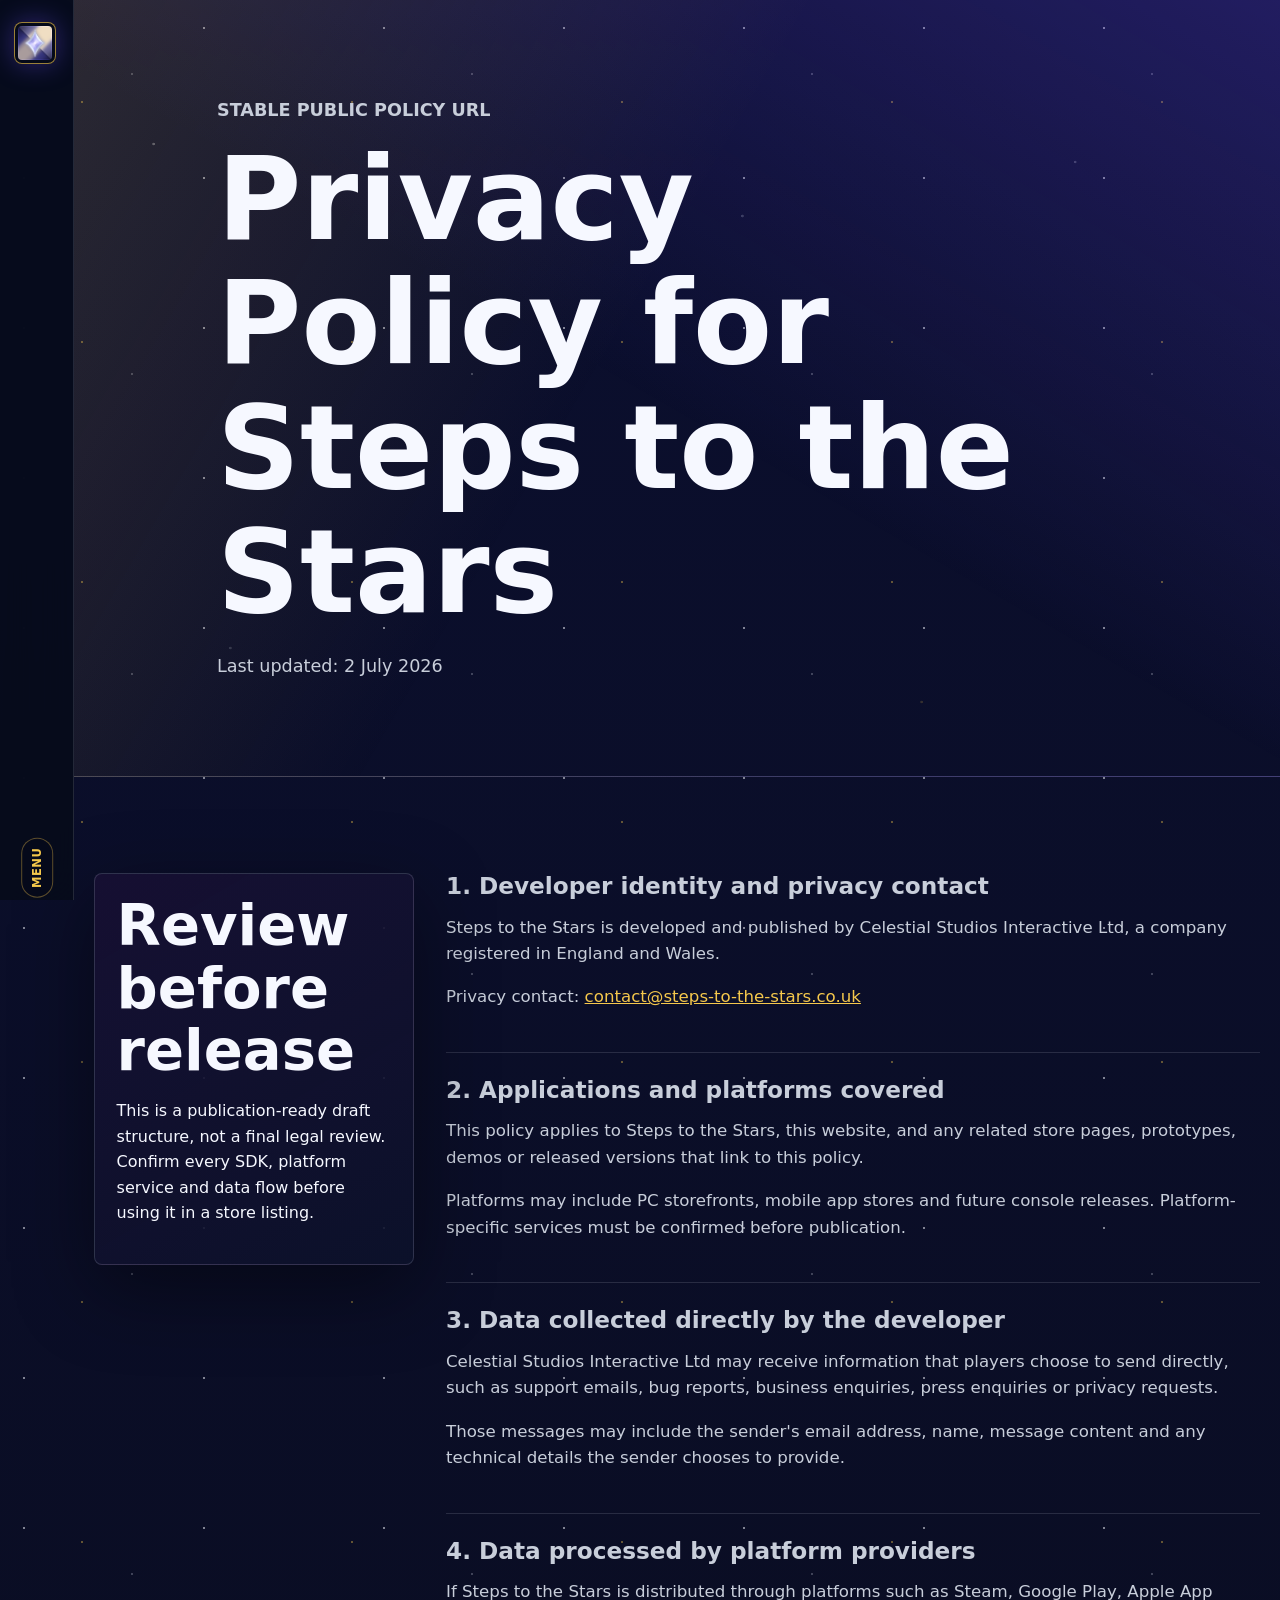
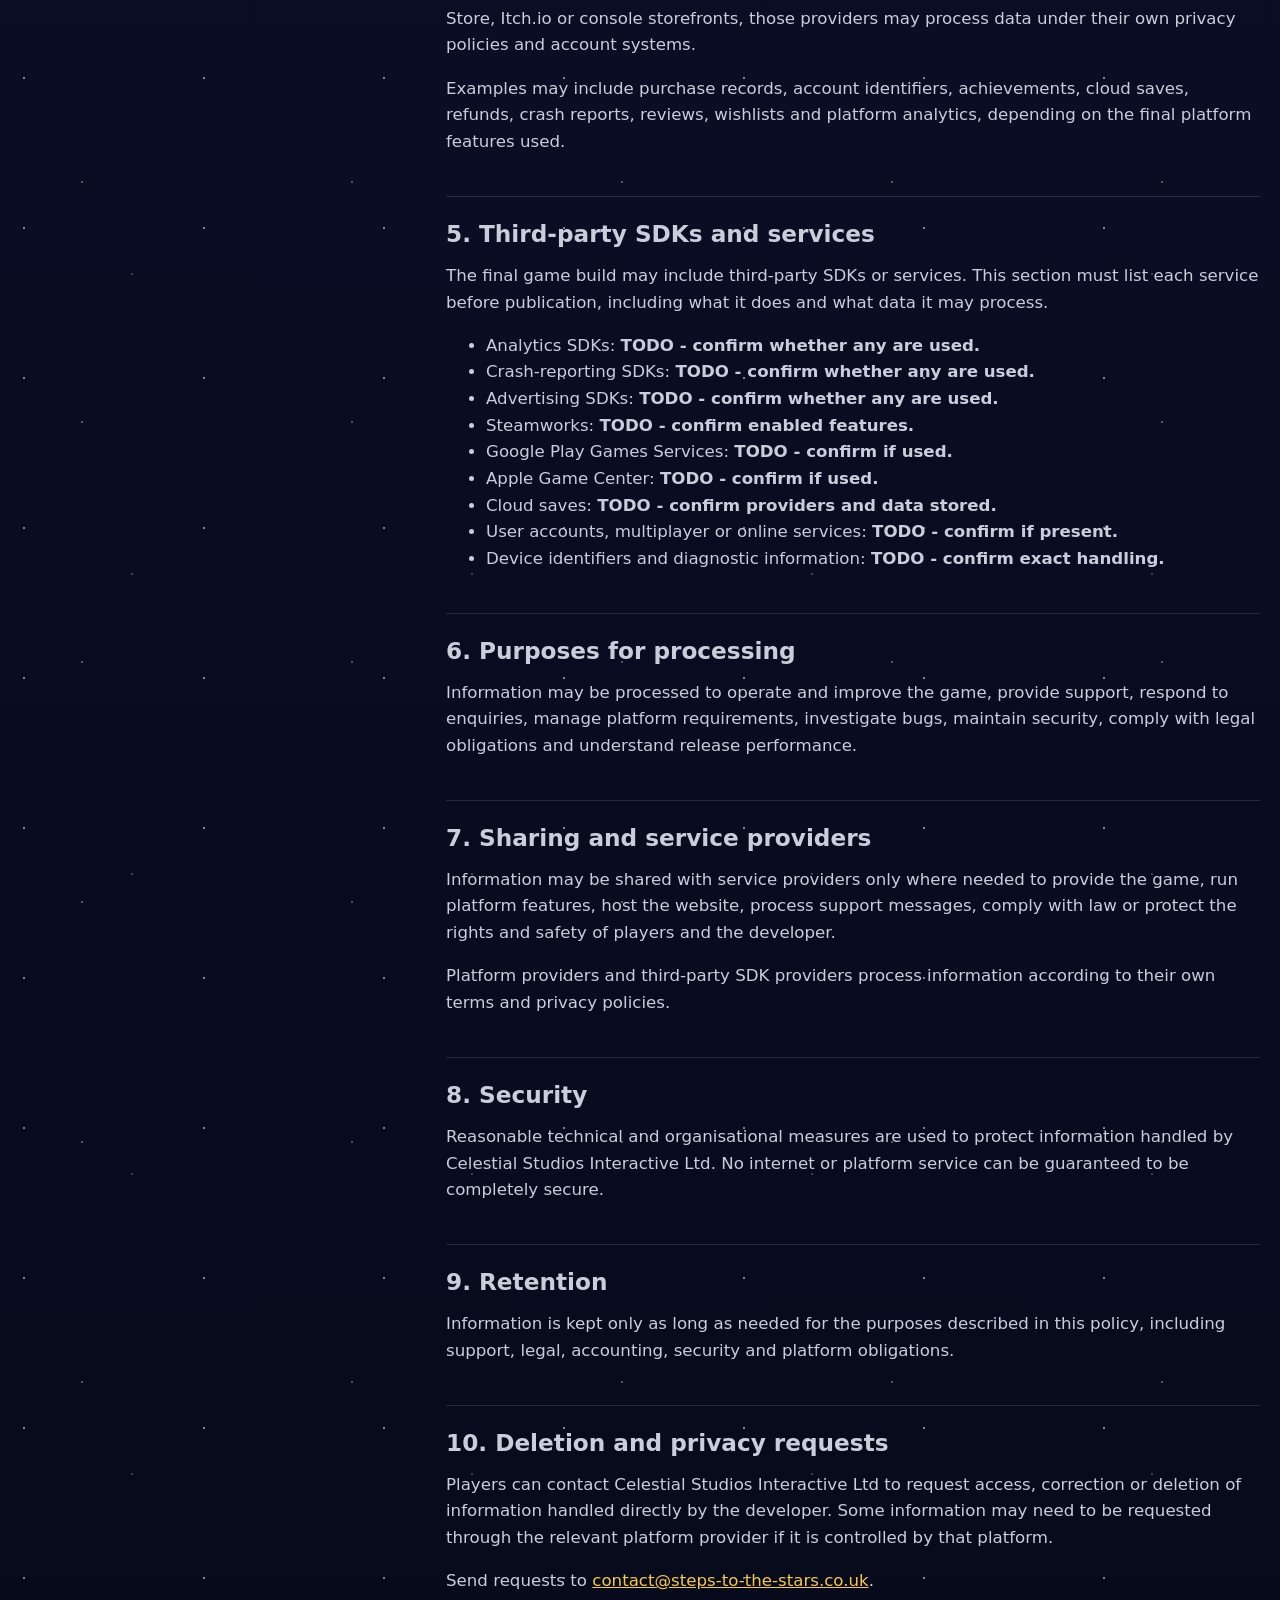
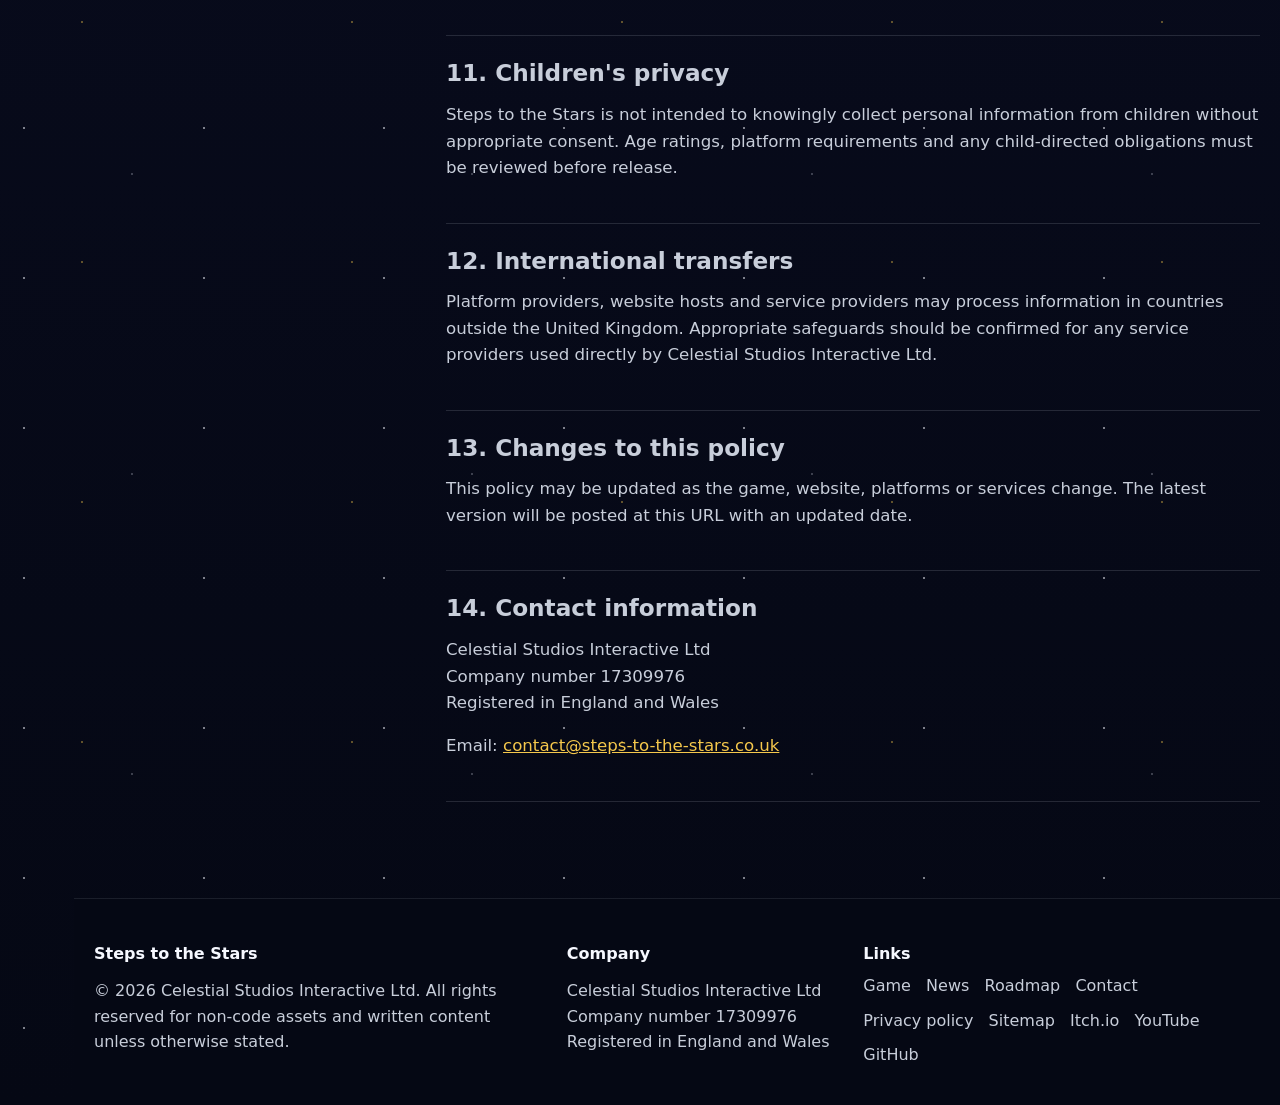
==== commit 421adcbd: "Refine roadmap and star background" ====
--- a/privacy/index.html
+++ b/privacy/index.html
@@ -6,15 +6,17 @@
   <title>Privacy Policy | Steps to the Stars</title>
   <meta name="description" content="Privacy policy for Steps to the Stars by Celestial Studios Interactive Ltd.">
   <meta name="theme-color" content="#070B1A">
+  <meta name="color-scheme" content="dark">
+  <meta name="darkreader-lock">
   <link rel="canonical" href="https://steps-to-the-stars.co.uk/privacy/">
   <meta property="og:title" content="Privacy Policy for Steps to the Stars">
   <meta property="og:description" content="Privacy information for Steps to the Stars and its platform releases.">
   <meta property="og:type" content="website">
   <meta property="og:url" content="https://steps-to-the-stars.co.uk/privacy/">
-  <meta property="og:image" content="https://steps-to-the-stars.co.uk/media/hero-steps-to-the-stars.png">
+  <meta property="og:image" content="https://steps-to-the-stars.co.uk/media/Images/Header/Header-no-text.png">
   <meta name="twitter:card" content="summary_large_image">
-  <link rel="icon" href="../favicon.ico" sizes="any">
-  <link rel="apple-touch-icon" href="../favicon.png">
+  <link rel="icon" href="../media/Images/Icon/Icon.ico" sizes="any">
+  <link rel="apple-touch-icon" href="../media/Images/Icon/Icon.png">
   <link rel="stylesheet" href="../css/site.css">
 </head>
 <body data-page="privacy" data-site-root="../">
--- a/css/site.css
+++ b/css/site.css
@@ -12,7 +12,8 @@
   --line: rgba(200, 206, 218, 0.2);
   --shadow: 0 24px 80px rgba(0, 0, 0, 0.42);
   --max-width: 1180px;
-  --nav-width: 236px;
+  --nav-width: 74px;
+  --nav-expanded-width: 236px;
   --nav-height: 72px;
 }
 
@@ -21,6 +22,7 @@
 }
 
 html {
+  color-scheme: dark;
   scroll-behavior: smooth;
   scroll-padding-top: 32px;
 }
@@ -29,9 +31,10 @@
   margin: 0;
   min-width: 320px;
   background:
-    radial-gradient(circle at 20px 30px, rgba(246, 248, 255, 0.35) 0 1px, transparent 1.4px) 0 0 / 120px 140px,
-    radial-gradient(circle at 70px 90px, rgba(245, 200, 76, 0.28) 0 1px, transparent 1.5px) 0 0 / 180px 170px,
-    linear-gradient(150deg, #070B1A 0%, #101032 48%, #070B1A 100%);
+    radial-gradient(circle at 24px 28px, rgba(246, 248, 255, 0.5) 0 1px, transparent 1.4px) 0 0 / 180px 150px,
+    radial-gradient(circle at 82px 102px, rgba(245, 200, 76, 0.38) 0 1px, transparent 1.5px) 0 0 / 270px 240px,
+    radial-gradient(circle at 132px 74px, rgba(200, 206, 218, 0.28) 0 1px, transparent 1.4px) 0 0 / 340px 300px,
+    linear-gradient(180deg, #0B0F2F 0%, #0A0D22 46%, #050814 100%);
   color: var(--white);
   font-family: system-ui, -apple-system, BlinkMacSystemFont, "Segoe UI", sans-serif;
   line-height: 1.6;
@@ -44,9 +47,13 @@
   inset: 0;
   pointer-events: none;
   background:
-    linear-gradient(100deg, transparent 0 18%, rgba(108, 75, 255, 0.08) 18.2% 18.6%, transparent 18.8% 100%),
-    linear-gradient(72deg, transparent 0 69%, rgba(45, 140, 255, 0.09) 69.1% 69.4%, transparent 69.6% 100%);
-  opacity: 0.75;
+    radial-gradient(circle at 12% 16%, rgba(246, 248, 255, 0.34) 0 1px, transparent 1.6px),
+    radial-gradient(circle at 31% 37%, rgba(245, 200, 76, 0.24) 0 1px, transparent 1.6px),
+    radial-gradient(circle at 58% 24%, rgba(200, 206, 218, 0.28) 0 1px, transparent 1.7px),
+    radial-gradient(circle at 84% 18%, rgba(246, 248, 255, 0.25) 0 1px, transparent 1.6px),
+    radial-gradient(circle at 18% 72%, rgba(200, 206, 218, 0.22) 0 1px, transparent 1.6px),
+    radial-gradient(circle at 72% 78%, rgba(245, 200, 76, 0.2) 0 1px, transparent 1.6px);
+  opacity: 0.9;
   z-index: -2;
 }
 
@@ -116,6 +123,39 @@
   border-right: 1px solid rgba(200, 206, 218, 0.15);
   background: rgba(7, 11, 26, 0.84);
   backdrop-filter: blur(18px);
+  overflow: hidden;
+  transition: width 220ms ease, background 220ms ease, box-shadow 220ms ease;
+}
+
+.site-header:hover,
+.site-header:focus-within {
+  width: var(--nav-expanded-width);
+  background: rgba(7, 11, 26, 0.94);
+  box-shadow: 18px 0 70px rgba(0, 0, 0, 0.32);
+}
+
+.site-header::after {
+  content: "Menu";
+  position: absolute;
+  left: 50%;
+  bottom: 1rem;
+  padding: 0.35rem 0.55rem;
+  border: 1px solid rgba(245, 200, 76, 0.36);
+  border-radius: 999px;
+  color: var(--gold);
+  background: rgba(7, 11, 26, 0.7);
+  font-size: 0.72rem;
+  font-weight: 850;
+  letter-spacing: 0.04em;
+  text-transform: uppercase;
+  transform: translateX(-50%) rotate(-90deg);
+  transform-origin: center;
+  transition: opacity 160ms ease;
+}
+
+.site-header:hover::after,
+.site-header:focus-within::after {
+  opacity: 0;
 }
 
 .nav-shell {
@@ -130,6 +170,7 @@
   display: inline-flex;
   align-items: center;
   gap: 0.7rem;
+  width: calc(var(--nav-expanded-width) - 1.8rem);
   color: var(--white);
   text-decoration: none;
 }
@@ -152,27 +193,47 @@
   line-height: 1.2;
 }
 
+.brand > span {
+  opacity: 0;
+  transform: translateX(-6px);
+  transition: opacity 180ms ease, transform 180ms ease;
+}
+
+.site-header:hover .brand > span,
+.site-header:focus-within .brand > span {
+  opacity: 1;
+  transform: translateX(0);
+}
+
 .brand-mark {
-  width: 38px;
-  height: 38px;
+  width: 42px;
+  height: 42px;
   flex: 0 0 auto;
-  border: 1px solid rgba(245, 200, 76, 0.7);
-  border-radius: 50%;
-  background:
-    linear-gradient(135deg, transparent 41%, var(--gold) 42% 48%, transparent 49%),
-    radial-gradient(circle at 50% 50%, var(--blue) 0 3px, transparent 4px),
-    radial-gradient(circle at 68% 27%, var(--gold) 0 2px, transparent 3px),
-    radial-gradient(circle at 28% 73%, var(--silver) 0 2px, transparent 3px),
-    rgba(108, 75, 255, 0.22);
-  box-shadow: 0 0 30px rgba(108, 75, 255, 0.42);
-}
-
+  padding: 3px;
+  border: 1px solid rgba(245, 200, 76, 0.62);
+  border-radius: 8px;
+  object-fit: contain;
+  background: rgba(7, 11, 26, 0.64);
+  box-shadow: 0 0 26px rgba(108, 75, 255, 0.38);
+}
 .nav-panel {
   flex: 1;
   display: flex;
   flex-direction: column;
   justify-content: space-between;
   gap: 1.2rem;
+  width: calc(var(--nav-expanded-width) - 1.8rem);
+  opacity: 0;
+  pointer-events: none;
+  transform: translateX(-8px);
+  transition: opacity 180ms ease, transform 180ms ease;
+}
+
+.site-header:hover .nav-panel,
+.site-header:focus-within .nav-panel {
+  opacity: 1;
+  pointer-events: auto;
+  transform: translateX(0);
 }
 
 .nav-links,
@@ -303,63 +364,112 @@
     linear-gradient(0deg, rgba(7, 11, 26, 0.84), transparent 52%);
 }
 
-.hero-gallery {
+.wide-carousel {
+  position: relative;
+  height: clamp(260px, 48vw, 560px);
+  overflow: hidden;
+  border-bottom: 1px solid rgba(200, 206, 218, 0.14);
+  background: #050814;
+}
+
+.wide-carousel__track,
+.wide-carousel__track span,
+.wide-carousel__track img {
   position: absolute;
-  inset: 12% 5% auto auto;
-  width: min(44vw, 520px);
-  min-width: 300px;
-  height: min(58vh, 560px);
-  z-index: -2;
-}
-
-.hero-gallery span {
-  position: absolute;
-  overflow: hidden;
-  border: 1px solid rgba(200, 206, 218, 0.2);
-  border-radius: 8px;
-  box-shadow: 0 24px 70px rgba(0, 0, 0, 0.36);
-  animation: galleryDrift 18s ease-in-out infinite;
-}
-
-.hero-gallery span:nth-child(1) {
-  inset: 0 8% 36% 6%;
-}
-
-.hero-gallery span:nth-child(2) {
-  inset: 34% 0 14% 22%;
-  animation-delay: -6s;
-}
-
-.hero-gallery span:nth-child(3) {
-  inset: 58% 35% 0 0;
-  animation-delay: -12s;
-}
-
-.hero-gallery img {
+  inset: 0;
   width: 100%;
   height: 100%;
+}
+
+.wide-carousel__track span {
+  opacity: 0;
+  transform: scale(1.04);
+  animation: galleryRotate 24s ease-in-out infinite;
+}
+
+.wide-carousel__track span:nth-child(1) {
+  animation-delay: 0s;
+}
+
+.wide-carousel__track span:nth-child(2) {
+  animation-delay: -6s;
+}
+
+.wide-carousel__track span:nth-child(3) {
+  animation-delay: -12s;
+}
+
+.wide-carousel__track span:nth-child(4) {
+  animation-delay: -18s;
+}
+
+.wide-carousel__track img {
   object-fit: cover;
 }
 
-.hero-gallery span:nth-child(2) img {
-  object-position: 66% center;
-}
-
-.hero-gallery span:nth-child(3) img {
-  object-position: 78% center;
-  filter: saturate(0.75) contrast(1.12);
-}
-
-@keyframes galleryDrift {
-  0%,
+.wide-carousel__track::before,
+.wide-carousel__track::after {
+  content: "";
+  position: absolute;
+  pointer-events: none;
+  z-index: 2;
+}
+
+.wide-carousel__track::before {
+  inset: 0;
+  background:
+    linear-gradient(90deg, rgba(7, 11, 26, 0.42), transparent 40%, rgba(7, 11, 26, 0.36)),
+    linear-gradient(0deg, rgba(7, 11, 26, 0.6), transparent 50%, rgba(246, 248, 255, 0.04));
+}
+
+.wide-carousel__track::after {
+  left: clamp(1rem, 5vw, 4rem);
+  right: clamp(1rem, 5vw, 4rem);
+  bottom: 1.25rem;
+  height: 4px;
+  border-radius: 999px;
+  background:
+    linear-gradient(90deg, var(--gold) 0 25%, rgba(200, 206, 218, 0.32) 25% 100%);
+  animation: galleryProgress 24s steps(4, end) infinite;
+}
+
+@keyframes galleryRotate {
+  0% {
+    opacity: 0;
+    transform: scale(1.04);
+  }
+
+  8%,
+  25% {
+    opacity: 0.82;
+    transform: scale(1);
+  }
+
+  33%,
   100% {
-    transform: translate3d(0, 0, 0);
-  }
+    opacity: 0;
+    transform: scale(1.04);
+  }
+}
+
+@keyframes galleryProgress {
+  0% {
+    background: linear-gradient(90deg, var(--gold) 0 25%, rgba(200, 206, 218, 0.32) 25% 100%);
+  }
+
+  25% {
+    background: linear-gradient(90deg, rgba(200, 206, 218, 0.32) 0 25%, var(--gold) 25% 50%, rgba(200, 206, 218, 0.32) 50% 100%);
+  }
+
   50% {
-    transform: translate3d(0, -18px, 0);
-  }
-}
-
+    background: linear-gradient(90deg, rgba(200, 206, 218, 0.32) 0 50%, var(--gold) 50% 75%, rgba(200, 206, 218, 0.32) 75% 100%);
+  }
+
+  75%,
+  100% {
+    background: linear-gradient(90deg, rgba(200, 206, 218, 0.32) 0 75%, var(--gold) 75% 100%);
+  }
+}
 .hero__content {
   width: min(100% - 40px, var(--max-width));
   margin: 0 auto;
@@ -453,6 +563,10 @@
   transform: translateY(-2px);
 }
 
+.button--primary:hover {
+  color: var(--purple);
+}
+
 .status-pill {
   display: inline-flex;
   margin: 1.1rem 0 0;
@@ -681,6 +795,61 @@
   color: var(--silver);
 }
 
+.follow-float-gallery {
+  position: relative;
+  min-height: 360px;
+}
+
+.follow-float-gallery span {
+  position: absolute;
+  overflow: hidden;
+  border: 1px solid rgba(200, 206, 218, 0.2);
+  border-radius: 8px;
+  background: rgba(7, 11, 26, 0.58);
+  box-shadow: 0 24px 70px rgba(0, 0, 0, 0.36);
+  animation: galleryDrift 18s ease-in-out infinite;
+}
+
+.follow-float-gallery span:nth-child(1) {
+  inset: 0 8% 38% 0;
+}
+
+.follow-float-gallery span:nth-child(2) {
+  inset: 30% 0 16% 24%;
+  animation-delay: -6s;
+}
+
+.follow-float-gallery span:nth-child(3) {
+  inset: 58% 38% 0 4%;
+  animation-delay: -12s;
+}
+
+.follow-float-gallery img {
+  width: 100%;
+  height: 100%;
+  object-fit: cover;
+}
+
+.follow-float-gallery span:nth-child(2) img {
+  object-position: 66% center;
+}
+
+.follow-float-gallery span:nth-child(3) img {
+  object-position: 78% center;
+  filter: saturate(0.78) contrast(1.08);
+}
+
+@keyframes galleryDrift {
+  0%,
+  100% {
+    transform: translate3d(0, 0, 0);
+  }
+
+  50% {
+    transform: translate3d(0, -18px, 0);
+  }
+}
+
 .showcase-card.is-visible,
 .news-card.is-visible,
 .roadmap li.is-visible {
@@ -778,6 +947,11 @@
 
 .final-cta {
   background: linear-gradient(90deg, rgba(108, 75, 255, 0.16), rgba(245, 200, 76, 0.08));
+}
+
+.final-cta__inner {
+  grid-template-columns: minmax(0, 0.8fr) minmax(240px, 0.42fr) minmax(300px, 0.78fr);
+  align-items: center;
 }
 
 .site-footer {
@@ -876,6 +1050,17 @@
     min-height: var(--nav-height);
     border-right: 0;
     border-bottom: 1px solid rgba(200, 206, 218, 0.15);
+    overflow: visible;
+  }
+
+  .site-header:hover,
+  .site-header:focus-within {
+    width: auto;
+    box-shadow: none;
+  }
+
+  .site-header::after {
+    display: none;
   }
 
   .nav-shell {
@@ -886,6 +1071,11 @@
     flex-direction: row;
     align-items: center;
     gap: 1rem;
+  }
+
+  .brand > span {
+    opacity: 1;
+    transform: none;
   }
 
   .nav-toggle {
@@ -908,6 +1098,7 @@
     opacity: 0;
     pointer-events: none;
     transition: transform 200ms ease, opacity 200ms ease;
+    width: auto;
   }
 
   .site-header.is-open .nav-panel {
@@ -945,6 +1136,10 @@
   .policy-note {
     position: static;
   }
+
+  .follow-float-gallery {
+    min-height: 420px;
+  }
 }
 
 @media (max-width: 780px) {
@@ -963,12 +1158,24 @@
       linear-gradient(0deg, rgba(7, 11, 26, 0.72), transparent 50%);
   }
 
-  .hero-gallery {
-    inset: auto 0 0 auto;
-    width: 100%;
-    min-width: 0;
-    height: 40vh;
-    opacity: 0.34;
+  .wide-carousel {
+    height: 300px;
+  }
+
+  .follow-float-gallery {
+    min-height: 360px;
+  }
+
+  .follow-float-gallery span:nth-child(1) {
+    inset: 0 8% 46% 0;
+  }
+
+  .follow-float-gallery span:nth-child(2) {
+    inset: 28% 0 20% 18%;
+  }
+
+  .follow-float-gallery span:nth-child(3) {
+    inset: 60% 32% 0 2%;
   }
 
   h1 {
@@ -1038,4 +1245,22 @@
     animation-duration: 0.001ms !important;
     animation-iteration-count: 1 !important;
   }
-}
+
+  .wide-carousel__track span {
+    animation: none !important;
+    opacity: 0;
+    transform: scale(1);
+  }
+
+  .wide-carousel__track span:first-child {
+    opacity: 1;
+  }
+
+  .wide-carousel__track::after {
+    animation: none !important;
+  }
+
+  .follow-float-gallery span {
+    animation: none !important;
+  }
+}
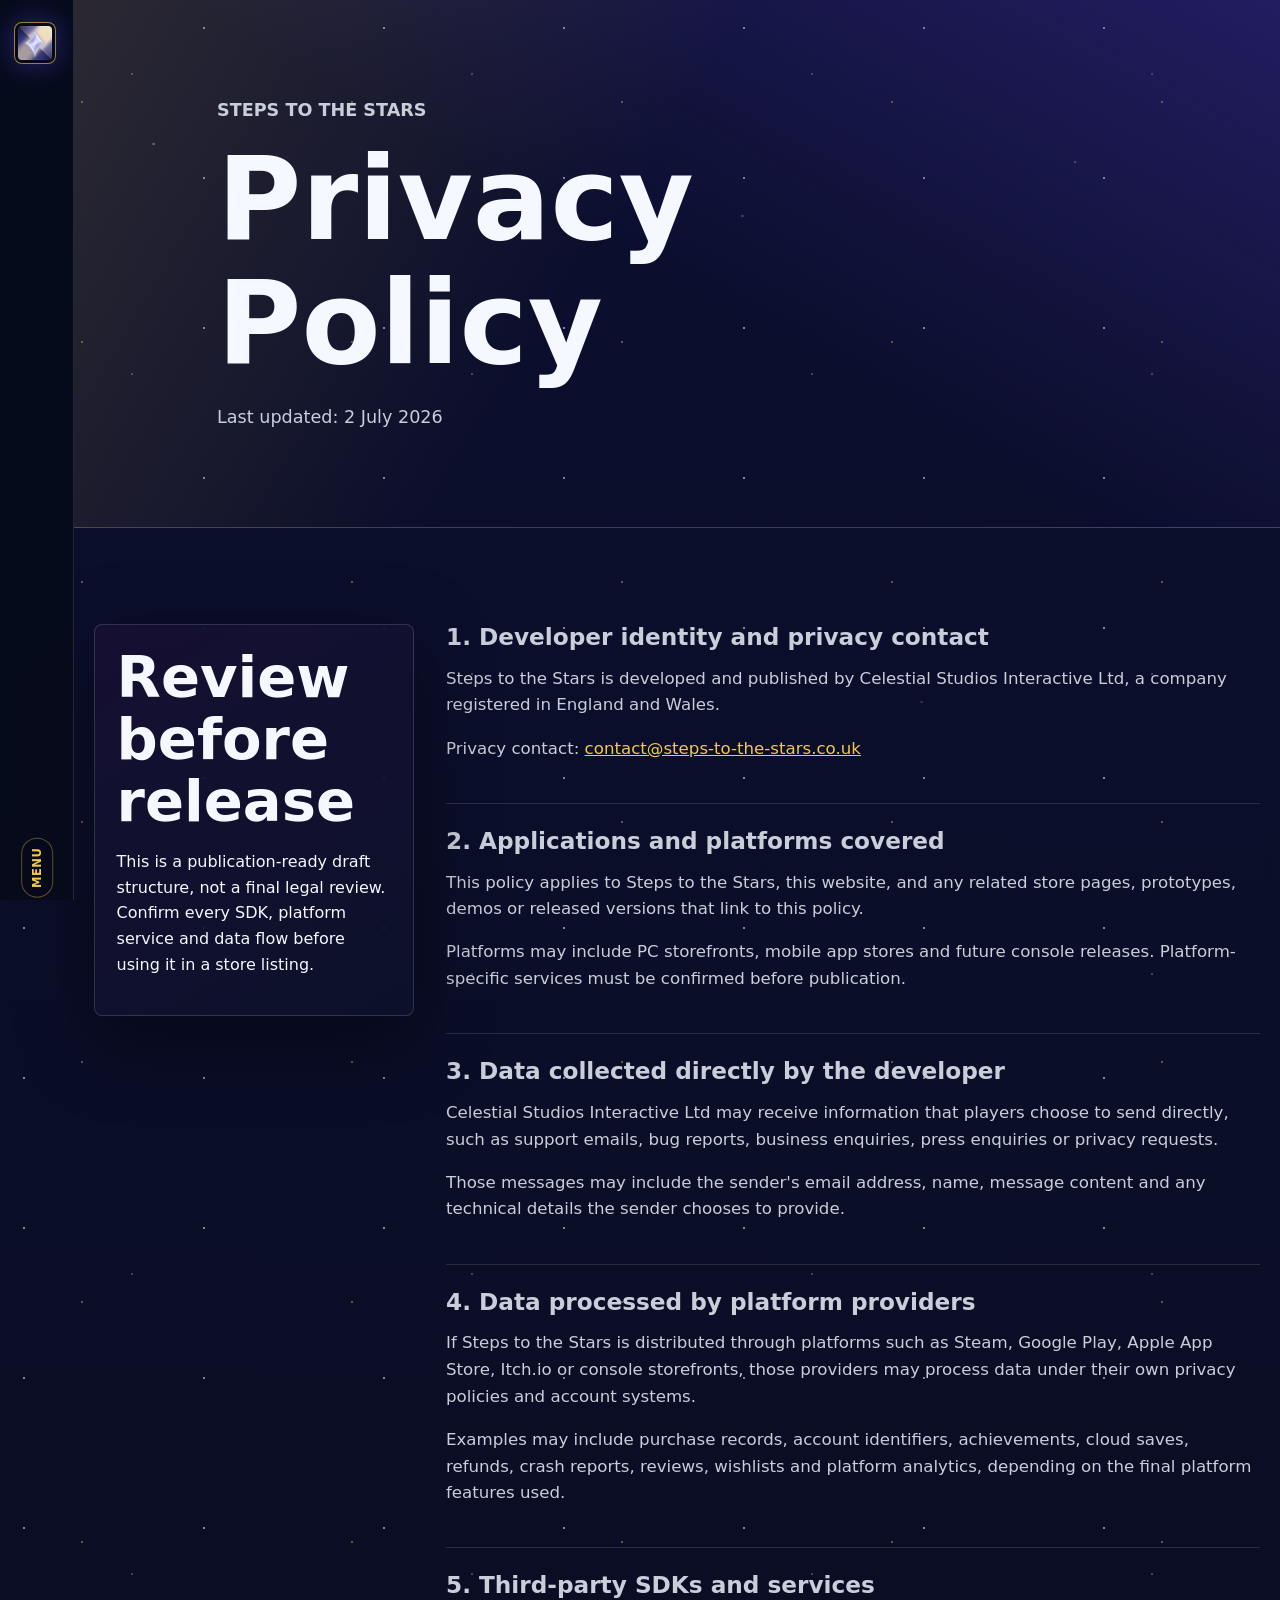
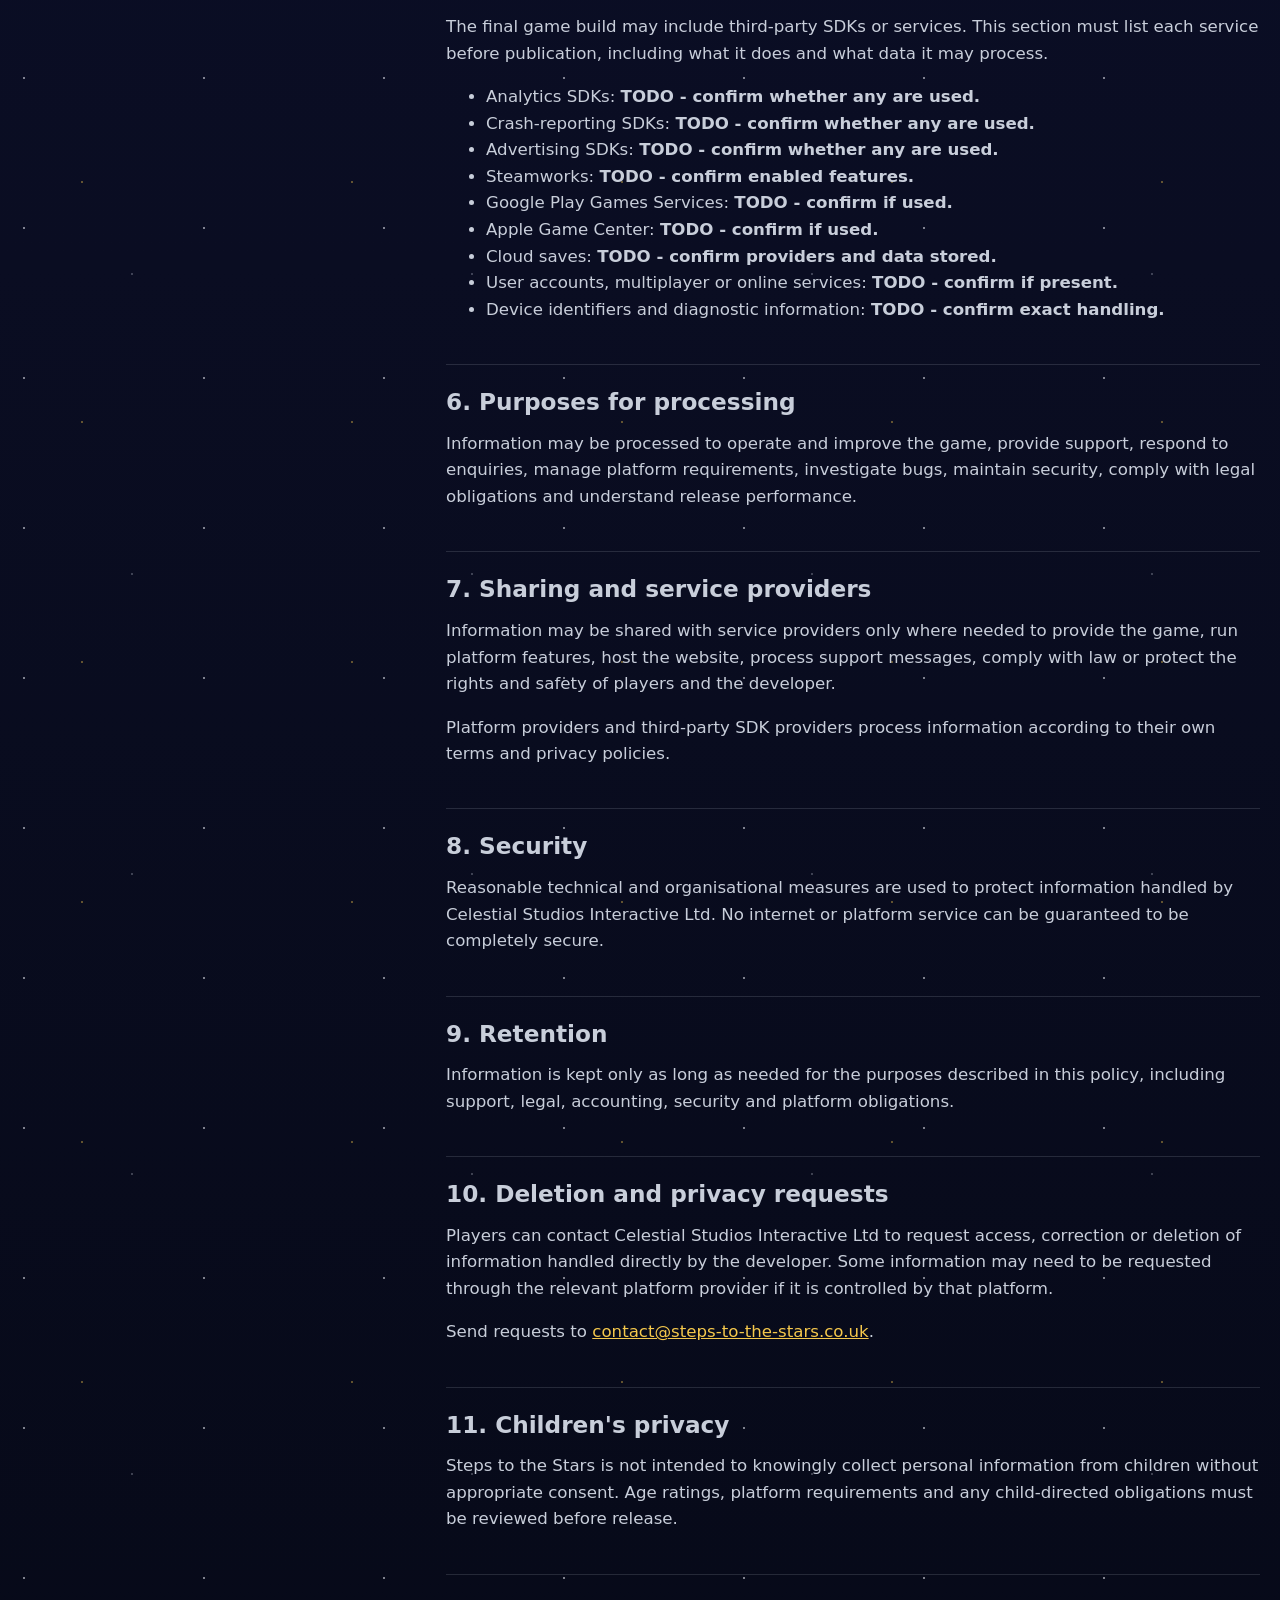
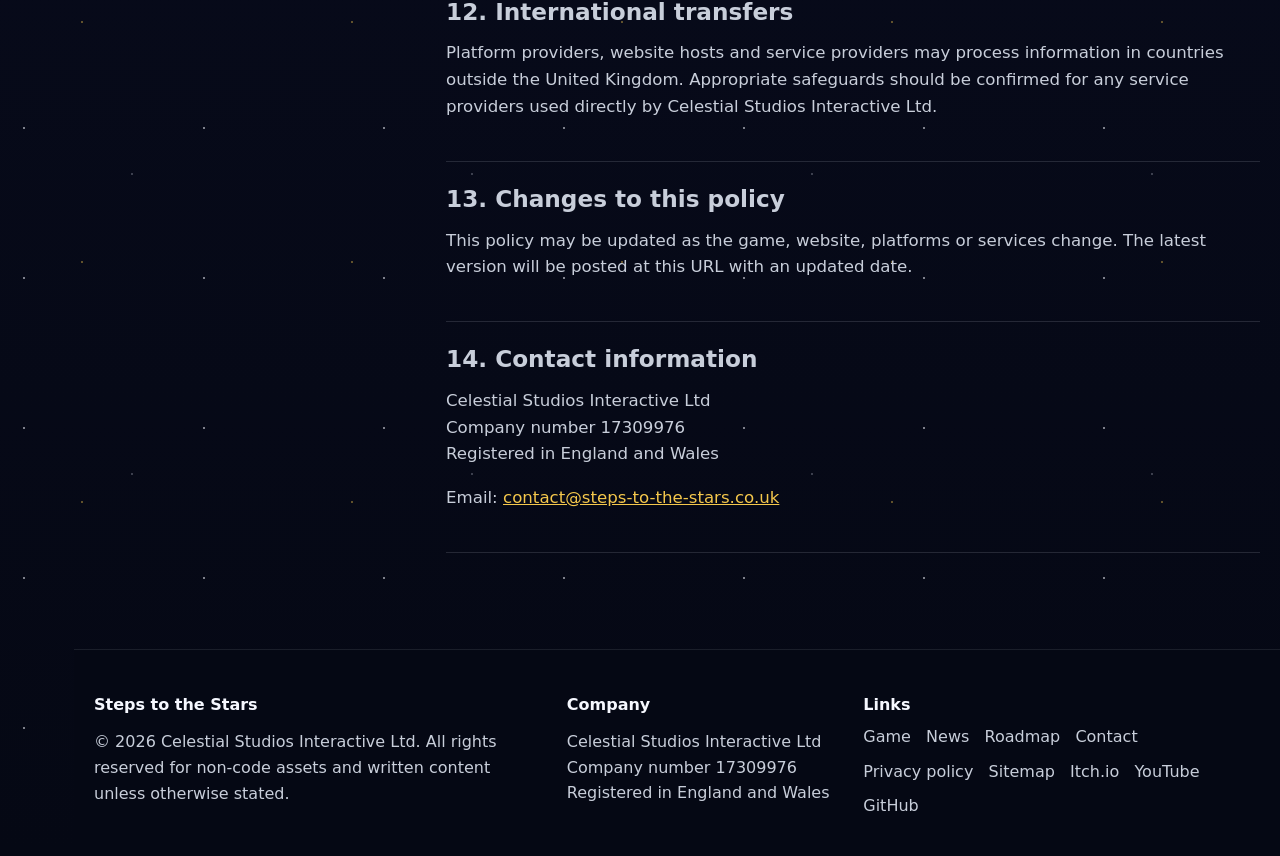
==== commit 0a69ac9f: "Mini fixes" ====
--- a/privacy/index.html
+++ b/privacy/index.html
@@ -27,8 +27,8 @@
     <!-- IMPORTANT: This policy must be reviewed against the final game build, all platform integrations and every third-party SDK before publication in Google Play Console, App Store Connect, Steam or any other platform dashboard. -->
     <section class="page-hero page-hero--privacy" aria-labelledby="privacy-title">
       <div class="section-inner page-hero__inner">
-        <p class="eyebrow">Stable public policy URL</p>
-        <h1 id="privacy-title">Privacy Policy for Steps to the Stars</h1>
+        <p class="eyebrow">Steps To The Stars</p>
+        <h1 id="privacy-title">Privacy Policy</h1>
         <p>Last updated: <time datetime="2026-07-02">2 July 2026</time></p>
       </div>
     </section>
--- a/css/site.css
+++ b/css/site.css
@@ -276,14 +276,17 @@
 
 .social-links {
   display: grid;
-  grid-template-columns: repeat(3, 38px);
   gap: 0.45rem;
 }
 
 .social-link {
-  width: 38px;
+  width: 100%;
+  min-height: 38px;
+  padding: 0.48rem 0.65rem;
   justify-content: center;
+  font-size: 0.82rem;
   font-weight: 800;
+  letter-spacing: 0.02em;
   background: rgba(200, 206, 218, 0.08);
 }
 
@@ -1107,13 +1110,19 @@
     pointer-events: auto;
   }
 
+  .site-header:not(.is-open) .nav-panel {
+    transform: translateY(-14px);
+    opacity: 0;
+    pointer-events: none;
+  }
+
   .nav-links {
     display: grid;
     gap: 0.25rem;
   }
 
   .social-links {
-    grid-template-columns: repeat(6, 38px);
+    grid-template-columns: 1fr;
   }
 
   .hero {
@@ -1232,7 +1241,7 @@
   }
 
   .social-links {
-    grid-template-columns: repeat(3, 38px);
+    grid-template-columns: 1fr;
   }
 }
 
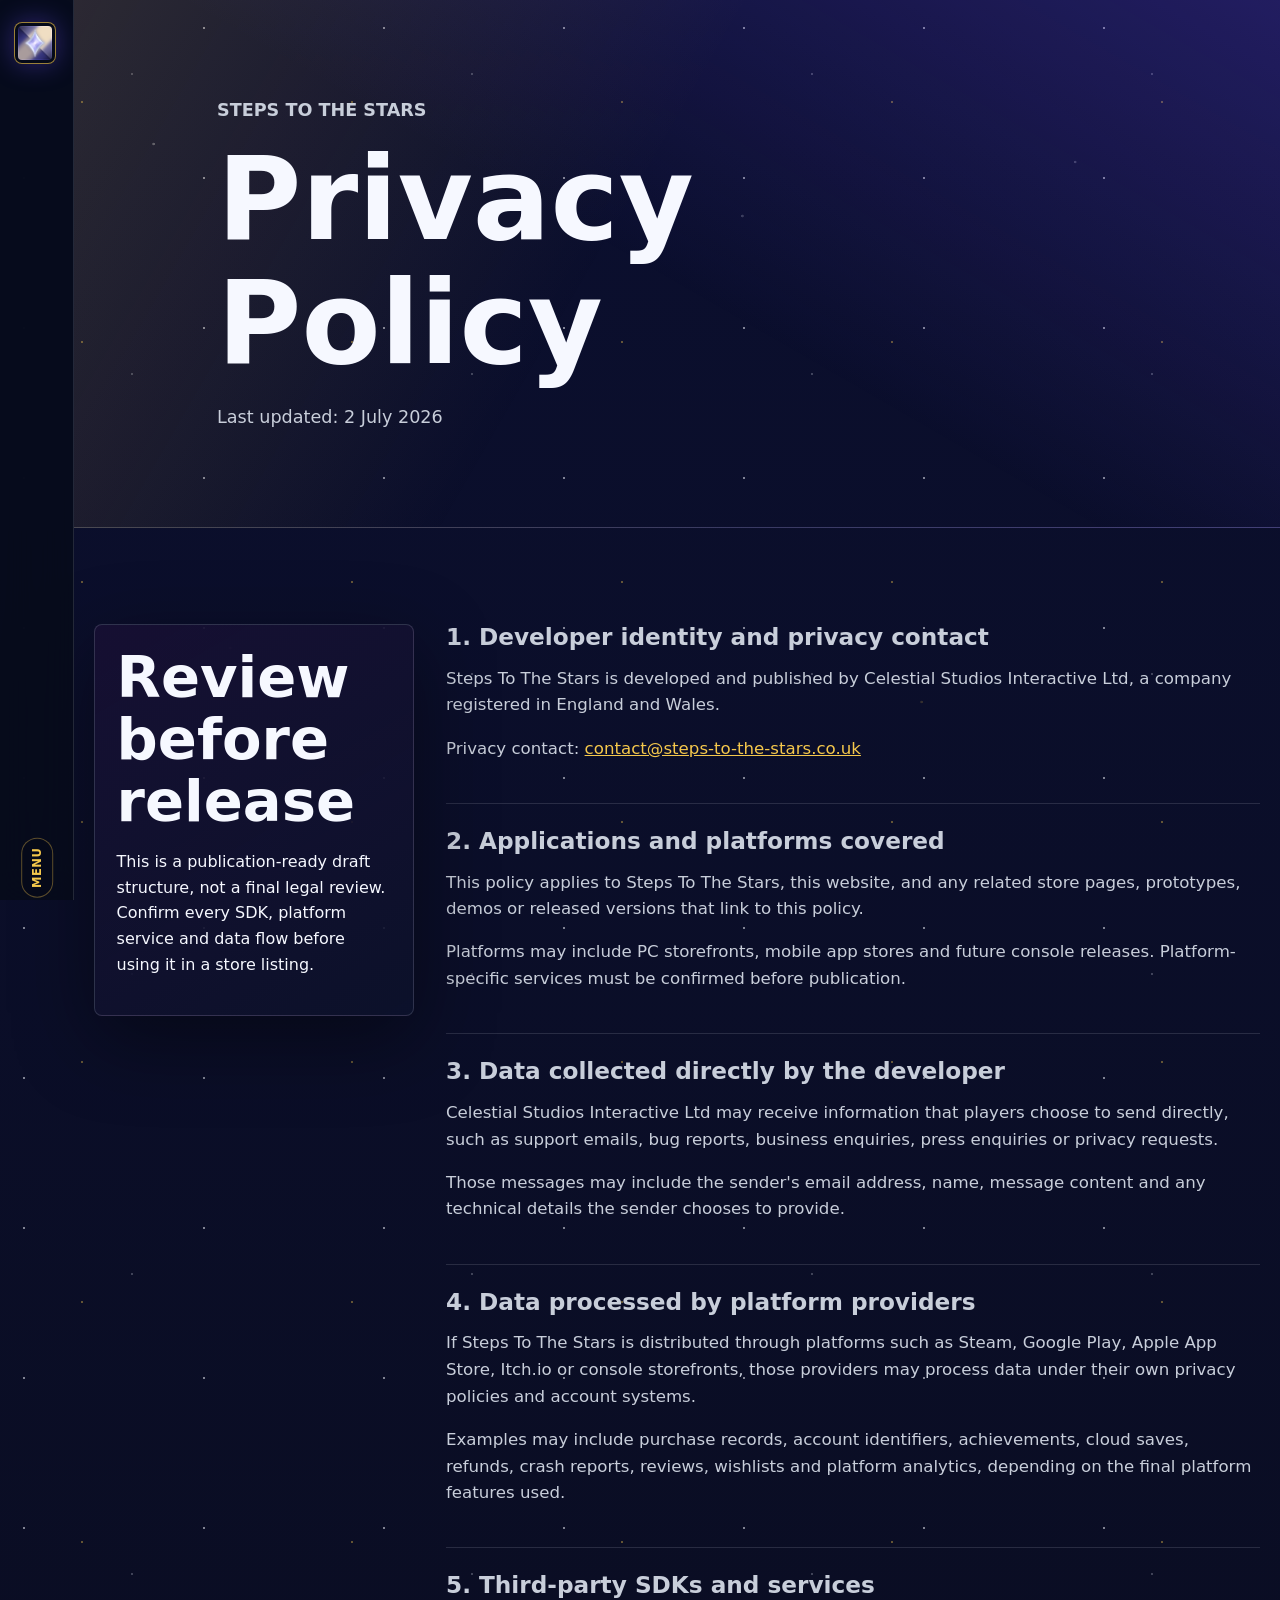
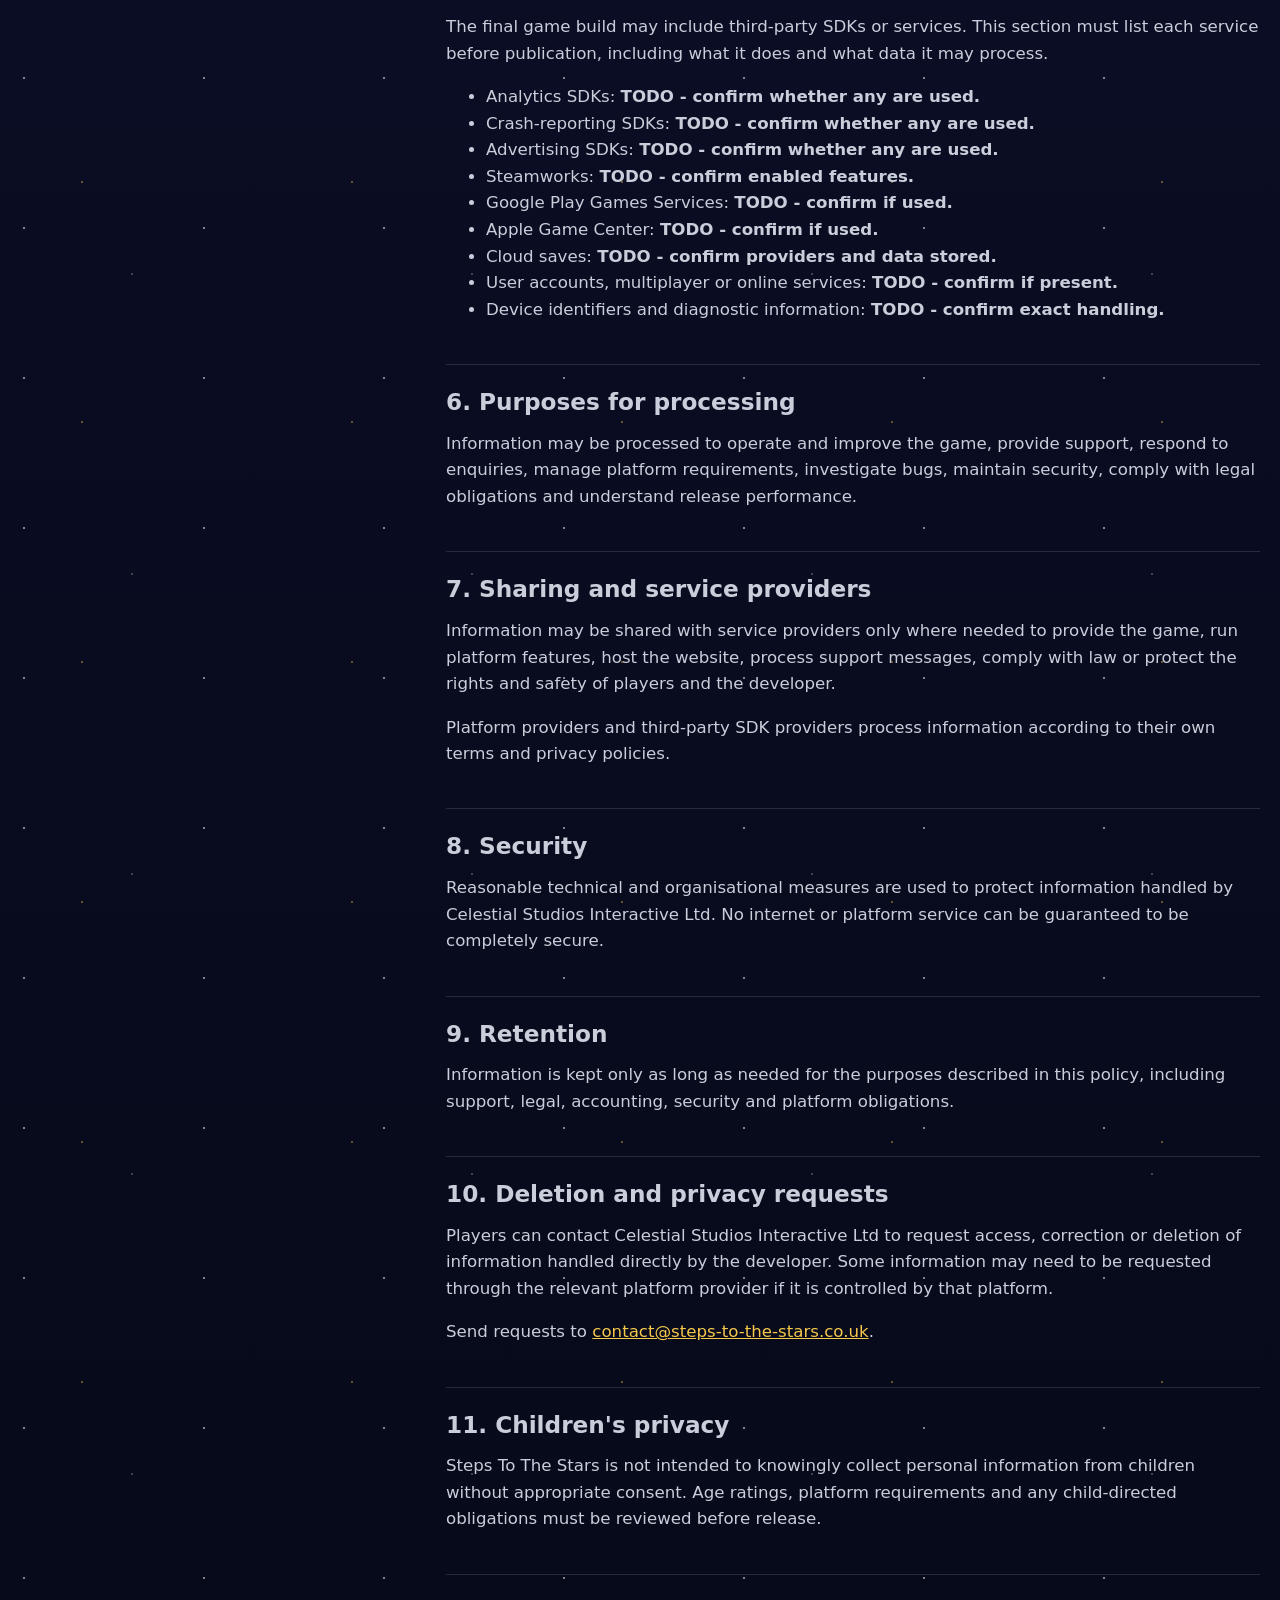
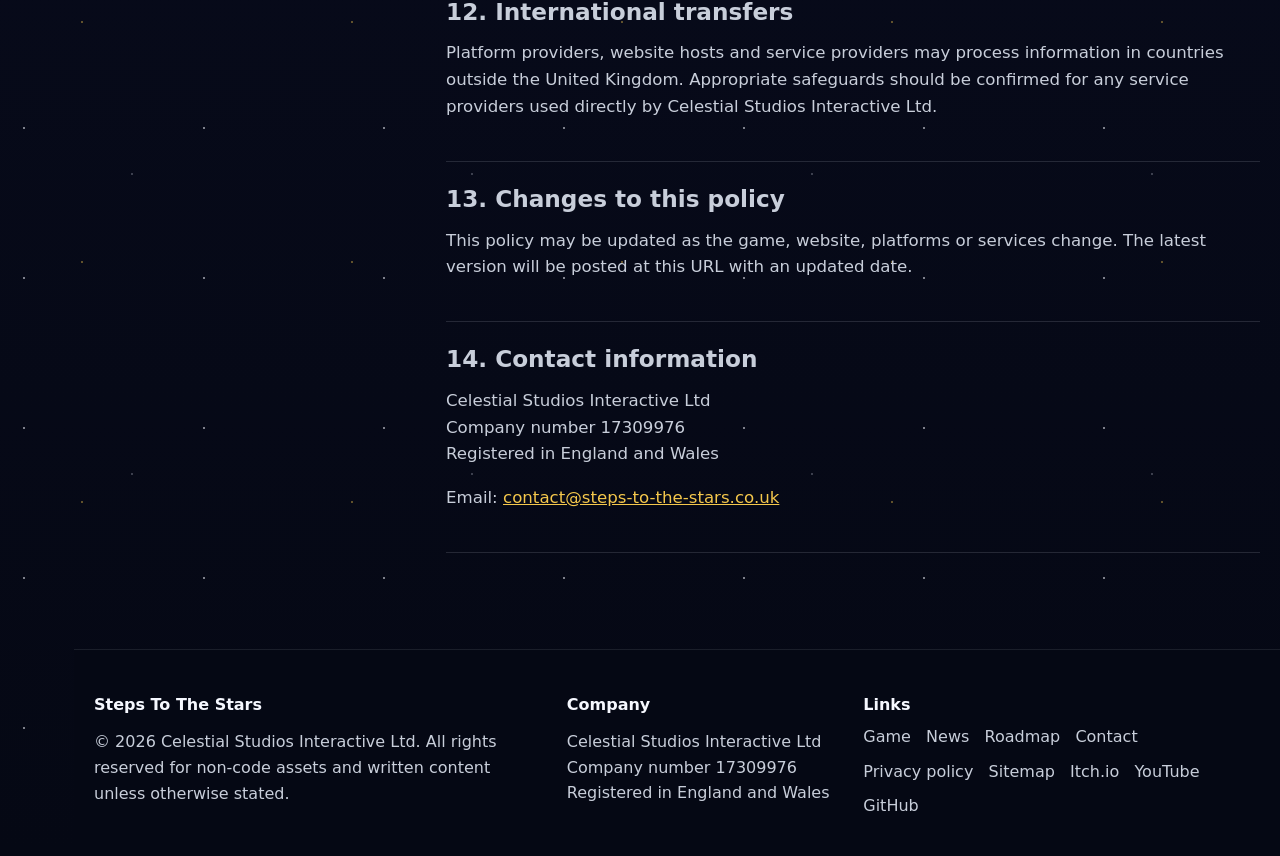
==== commit cfde6ef4: "Capitalize Steps To The Stars branding" ====
--- a/privacy/index.html
+++ b/privacy/index.html
@@ -3,14 +3,14 @@
 <head>
   <meta charset="utf-8">
   <meta name="viewport" content="width=device-width, initial-scale=1">
-  <title>Privacy Policy | Steps to the Stars</title>
-  <meta name="description" content="Privacy policy for Steps to the Stars by Celestial Studios Interactive Ltd.">
+  <title>Privacy Policy | Steps To The Stars</title>
+  <meta name="description" content="Privacy policy for Steps To The Stars by Celestial Studios Interactive Ltd.">
   <meta name="theme-color" content="#070B1A">
   <meta name="color-scheme" content="dark">
   <meta name="darkreader-lock">
   <link rel="canonical" href="https://steps-to-the-stars.co.uk/privacy/">
-  <meta property="og:title" content="Privacy Policy for Steps to the Stars">
-  <meta property="og:description" content="Privacy information for Steps to the Stars and its platform releases.">
+  <meta property="og:title" content="Privacy Policy for Steps To The Stars">
+  <meta property="og:description" content="Privacy information for Steps To The Stars and its platform releases.">
   <meta property="og:type" content="website">
   <meta property="og:url" content="https://steps-to-the-stars.co.uk/privacy/">
   <meta property="og:image" content="https://steps-to-the-stars.co.uk/media/Images/Header/Header-no-text.png">
@@ -43,13 +43,13 @@
         <article class="policy-content">
           <section aria-labelledby="developer-identity">
             <h2 id="developer-identity">1. Developer identity and privacy contact</h2>
-            <p>Steps to the Stars is developed and published by Celestial Studios Interactive Ltd, a company registered in England and Wales.</p>
+            <p>Steps To The Stars is developed and published by Celestial Studios Interactive Ltd, a company registered in England and Wales.</p>
             <p>Privacy contact: <a href="mailto:contact@steps-to-the-stars.co.uk">contact@steps-to-the-stars.co.uk</a></p>
           </section>
 
           <section aria-labelledby="scope">
             <h2 id="scope">2. Applications and platforms covered</h2>
-            <p>This policy applies to Steps to the Stars, this website, and any related store pages, prototypes, demos or released versions that link to this policy.</p>
+            <p>This policy applies to Steps To The Stars, this website, and any related store pages, prototypes, demos or released versions that link to this policy.</p>
             <p>Platforms may include PC storefronts, mobile app stores and future console releases. Platform-specific services must be confirmed before publication.</p>
             <!-- TODO: Confirm exact platforms, package names, bundle IDs and store URLs. -->
           </section>
@@ -63,7 +63,7 @@
 
           <section aria-labelledby="platform-data">
             <h2 id="platform-data">4. Data processed by platform providers</h2>
-            <p>If Steps to the Stars is distributed through platforms such as Steam, Google Play, Apple App Store, Itch.io or console storefronts, those providers may process data under their own privacy policies and account systems.</p>
+            <p>If Steps To The Stars is distributed through platforms such as Steam, Google Play, Apple App Store, Itch.io or console storefronts, those providers may process data under their own privacy policies and account systems.</p>
             <p>Examples may include purchase records, account identifiers, achievements, cloud saves, refunds, crash reports, reviews, wishlists and platform analytics, depending on the final platform features used.</p>
             <!-- TODO: Confirm Steamworks, Google Play Games Services, Apple Game Center, console services, cloud saves and achievements before launch. -->
           </section>
@@ -116,7 +116,7 @@
 
           <section aria-labelledby="children">
             <h2 id="children">11. Children's privacy</h2>
-            <p>Steps to the Stars is not intended to knowingly collect personal information from children without appropriate consent. Age ratings, platform requirements and any child-directed obligations must be reviewed before release.</p>
+            <p>Steps To The Stars is not intended to knowingly collect personal information from children without appropriate consent. Age ratings, platform requirements and any child-directed obligations must be reviewed before release.</p>
             <!-- TODO: Confirm target age rating, store rating questionnaires and whether the game is directed to children. -->
           </section>
 
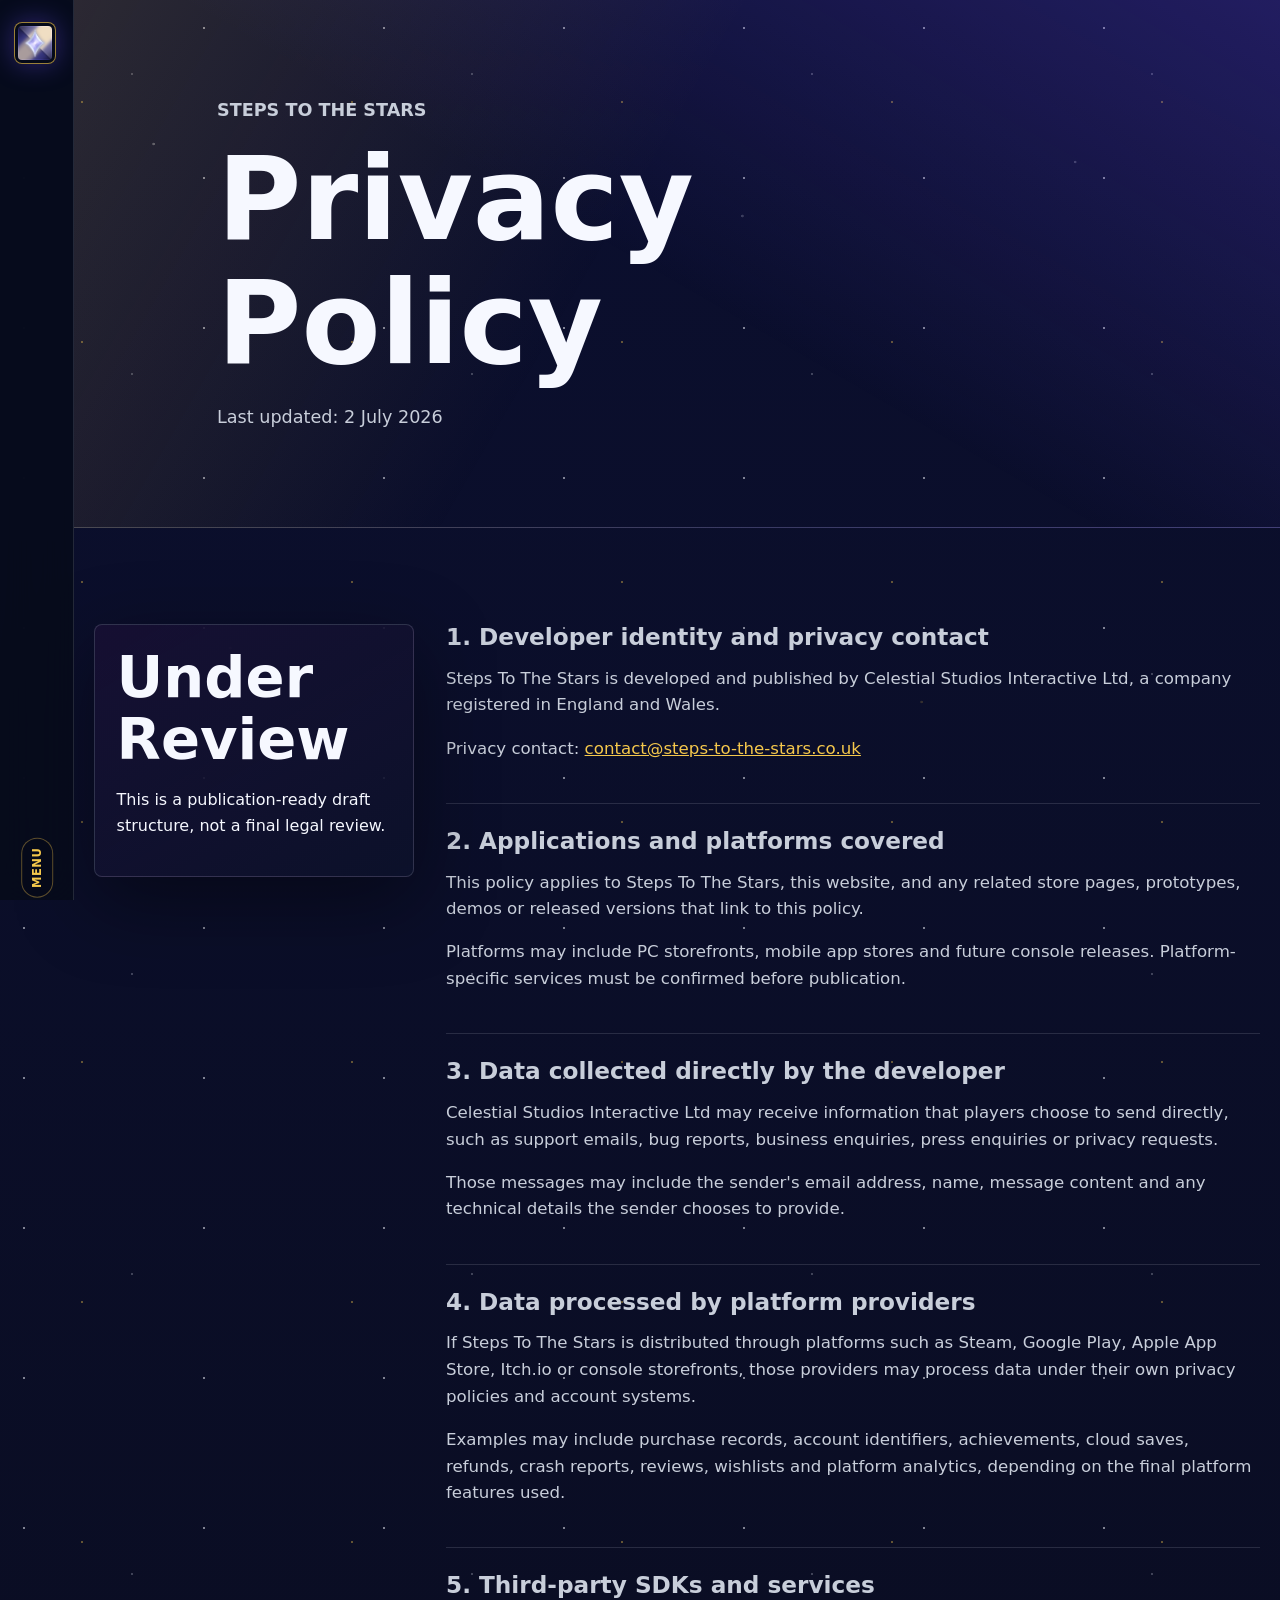
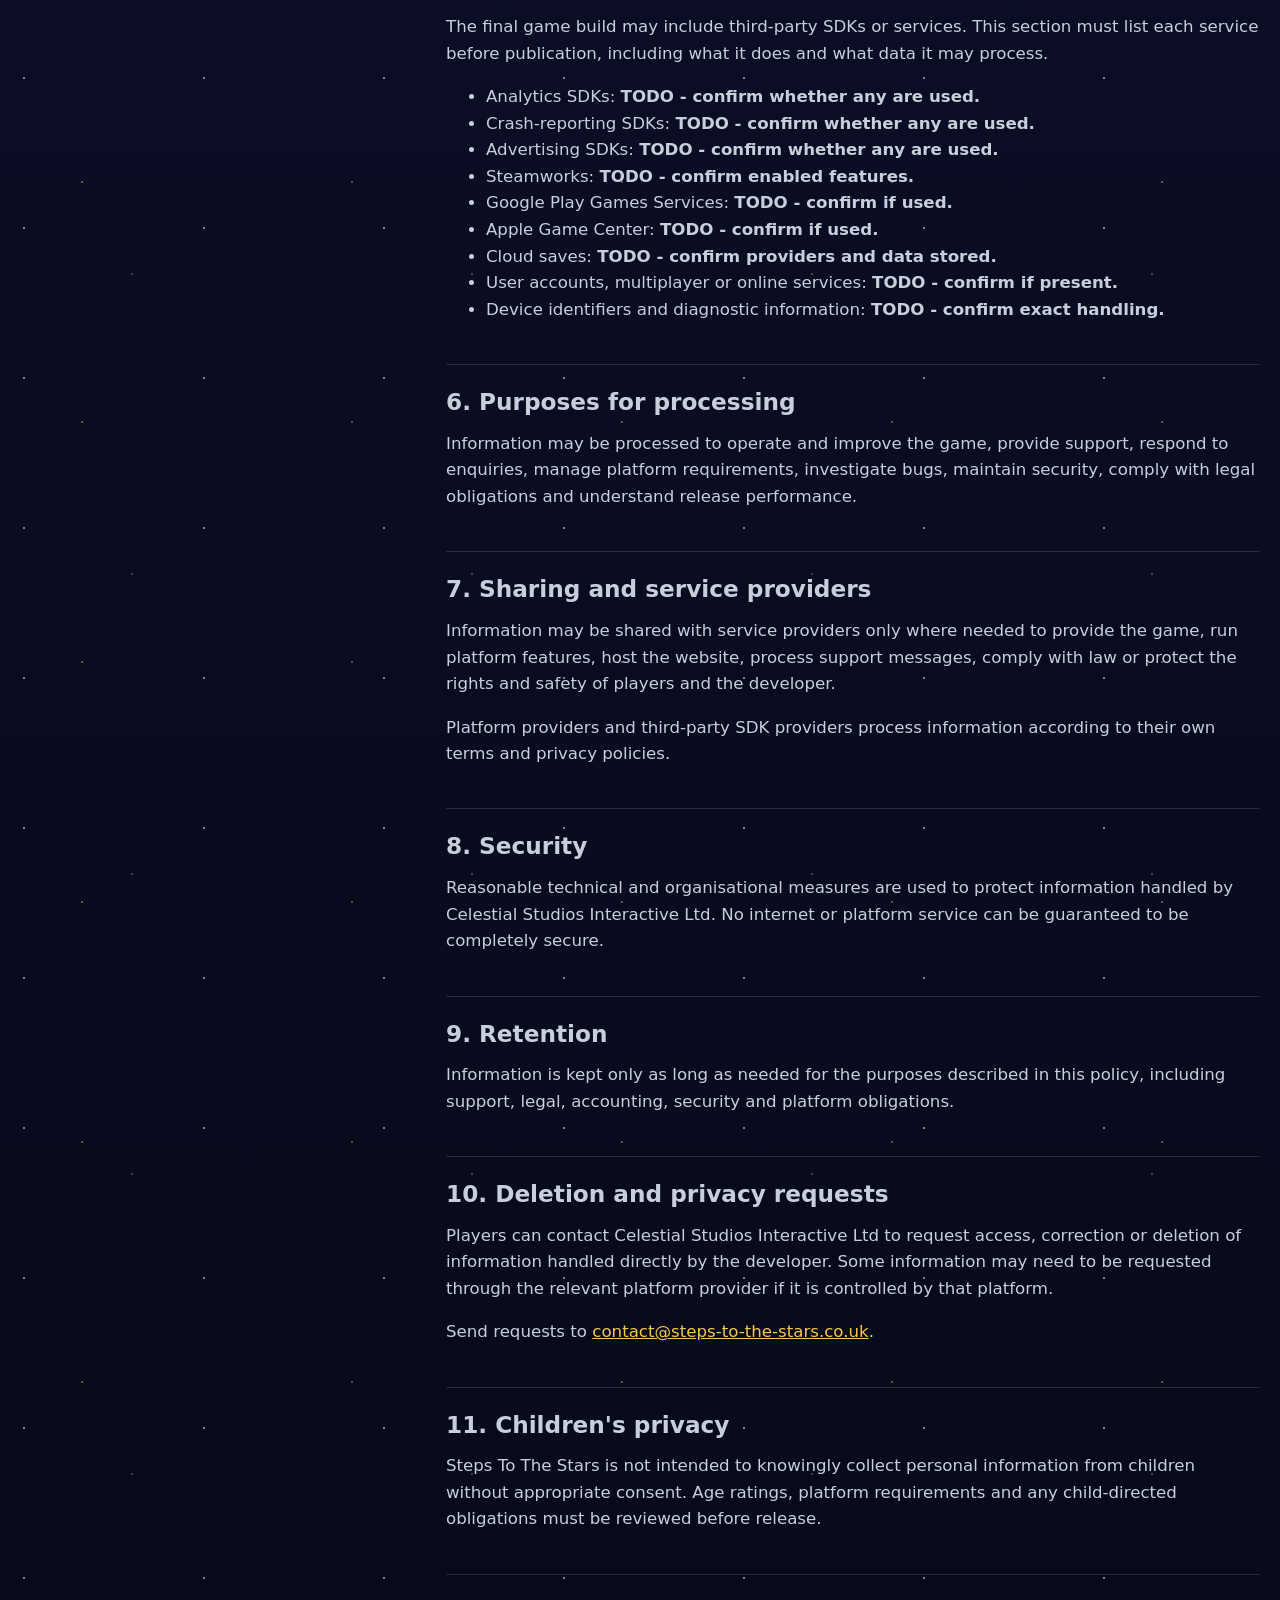
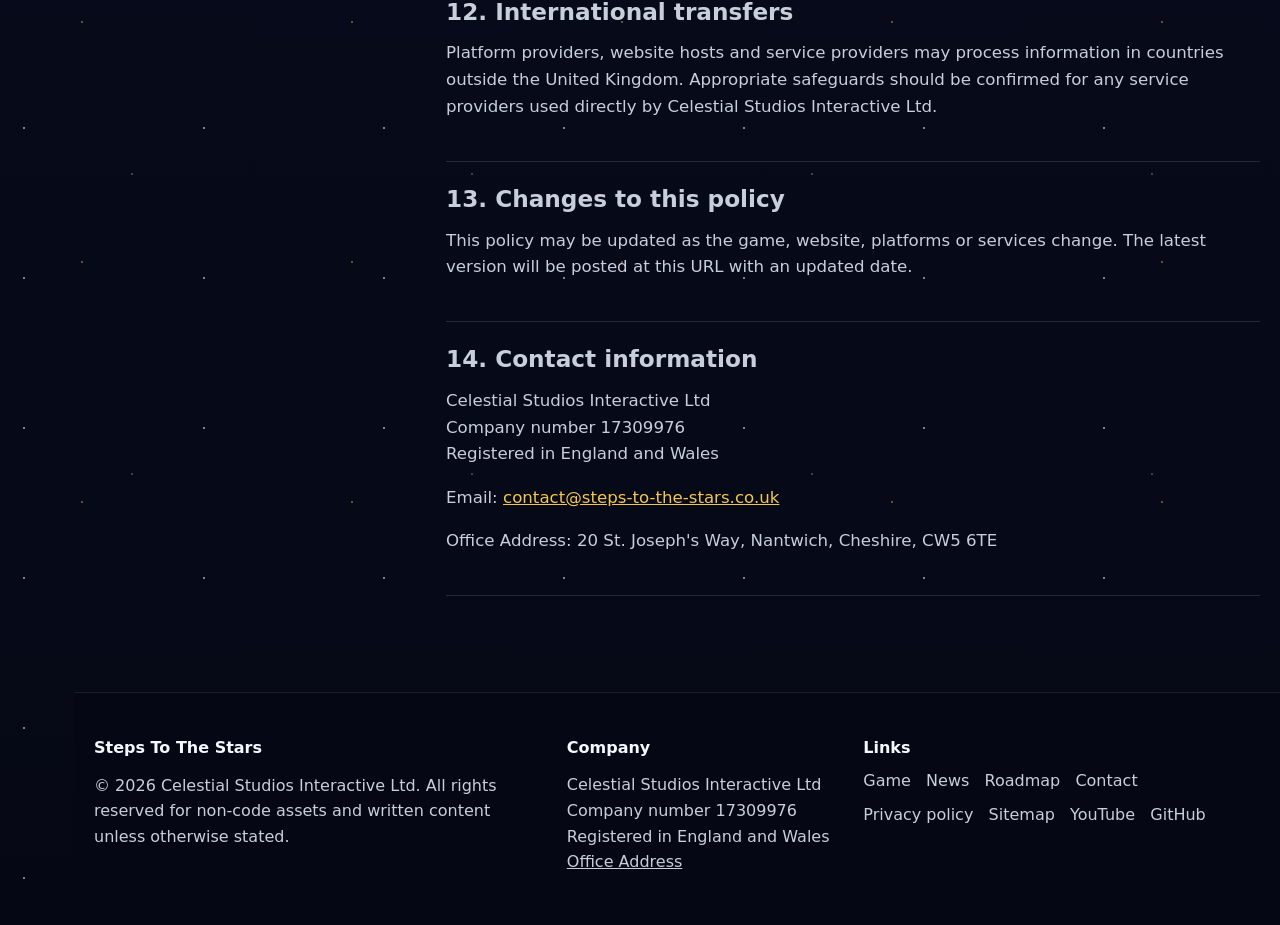
==== commit e64eb6c0: "Steam Release Update Updated some links and improved the roadmap and prototype info  Also added an o" ====
--- a/privacy/index.html
+++ b/privacy/index.html
@@ -36,8 +36,8 @@
     <section class="section">
       <div class="section-inner policy-layout">
         <aside class="policy-note" aria-label="Policy review note">
-          <h2>Review before release</h2>
-          <p>This is a publication-ready draft structure, not a final legal review. Confirm every SDK, platform service and data flow before using it in a store listing.</p>
+          <h2>Under Review</h2>
+          <p>This is a publication-ready draft structure, not a final legal review.</p>
         </aside>
 
         <article class="policy-content">
@@ -134,6 +134,7 @@
             <h2 id="contact-policy">14. Contact information</h2>
             <p>Celestial Studios Interactive Ltd<br>Company number 17309976<br>Registered in England and Wales</p>
             <p>Email: <a href="mailto:contact@steps-to-the-stars.co.uk">contact@steps-to-the-stars.co.uk</a></p>
+            <p>Office Address: 20 St. Joseph's Way, Nantwich, Cheshire, CW5 6TE</p>
           </section>
         </article>
       </div>
--- a/css/site.css
+++ b/css/site.css
@@ -672,7 +672,8 @@
 }
 
 .showcase-card::after,
-.news-card a::after {
+.news-card > a::after,
+.news-card__content::after {
   content: "";
   position: absolute;
   inset: 0;
@@ -725,11 +726,13 @@
   grid-column: span 2;
 }
 
-.news-card a {
+.news-card > a,
+.news-card__content {
   position: relative;
   min-height: inherit;
   display: grid;
   align-content: end;
+  gap: 0.35rem;
   padding: 1.15rem;
   color: var(--white);
   text-decoration: none;
@@ -764,6 +767,21 @@
 .news-card p {
   max-width: 620px;
   color: var(--silver);
+}
+
+.news-card__actions {
+  position: relative;
+  z-index: 1;
+  display: flex;
+  flex-wrap: wrap;
+  gap: 0.65rem;
+  margin-top: 0.9rem;
+}
+
+.news-card__actions .button {
+  min-height: 42px;
+  padding: 0.6rem 0.95rem;
+  box-shadow: none;
 }
 
 .news-card:hover {
@@ -1218,7 +1236,8 @@
   }
 
   .news-card,
-  .news-card a {
+  .news-card > a,
+  .news-card__content {
     min-height: 330px;
   }
 
